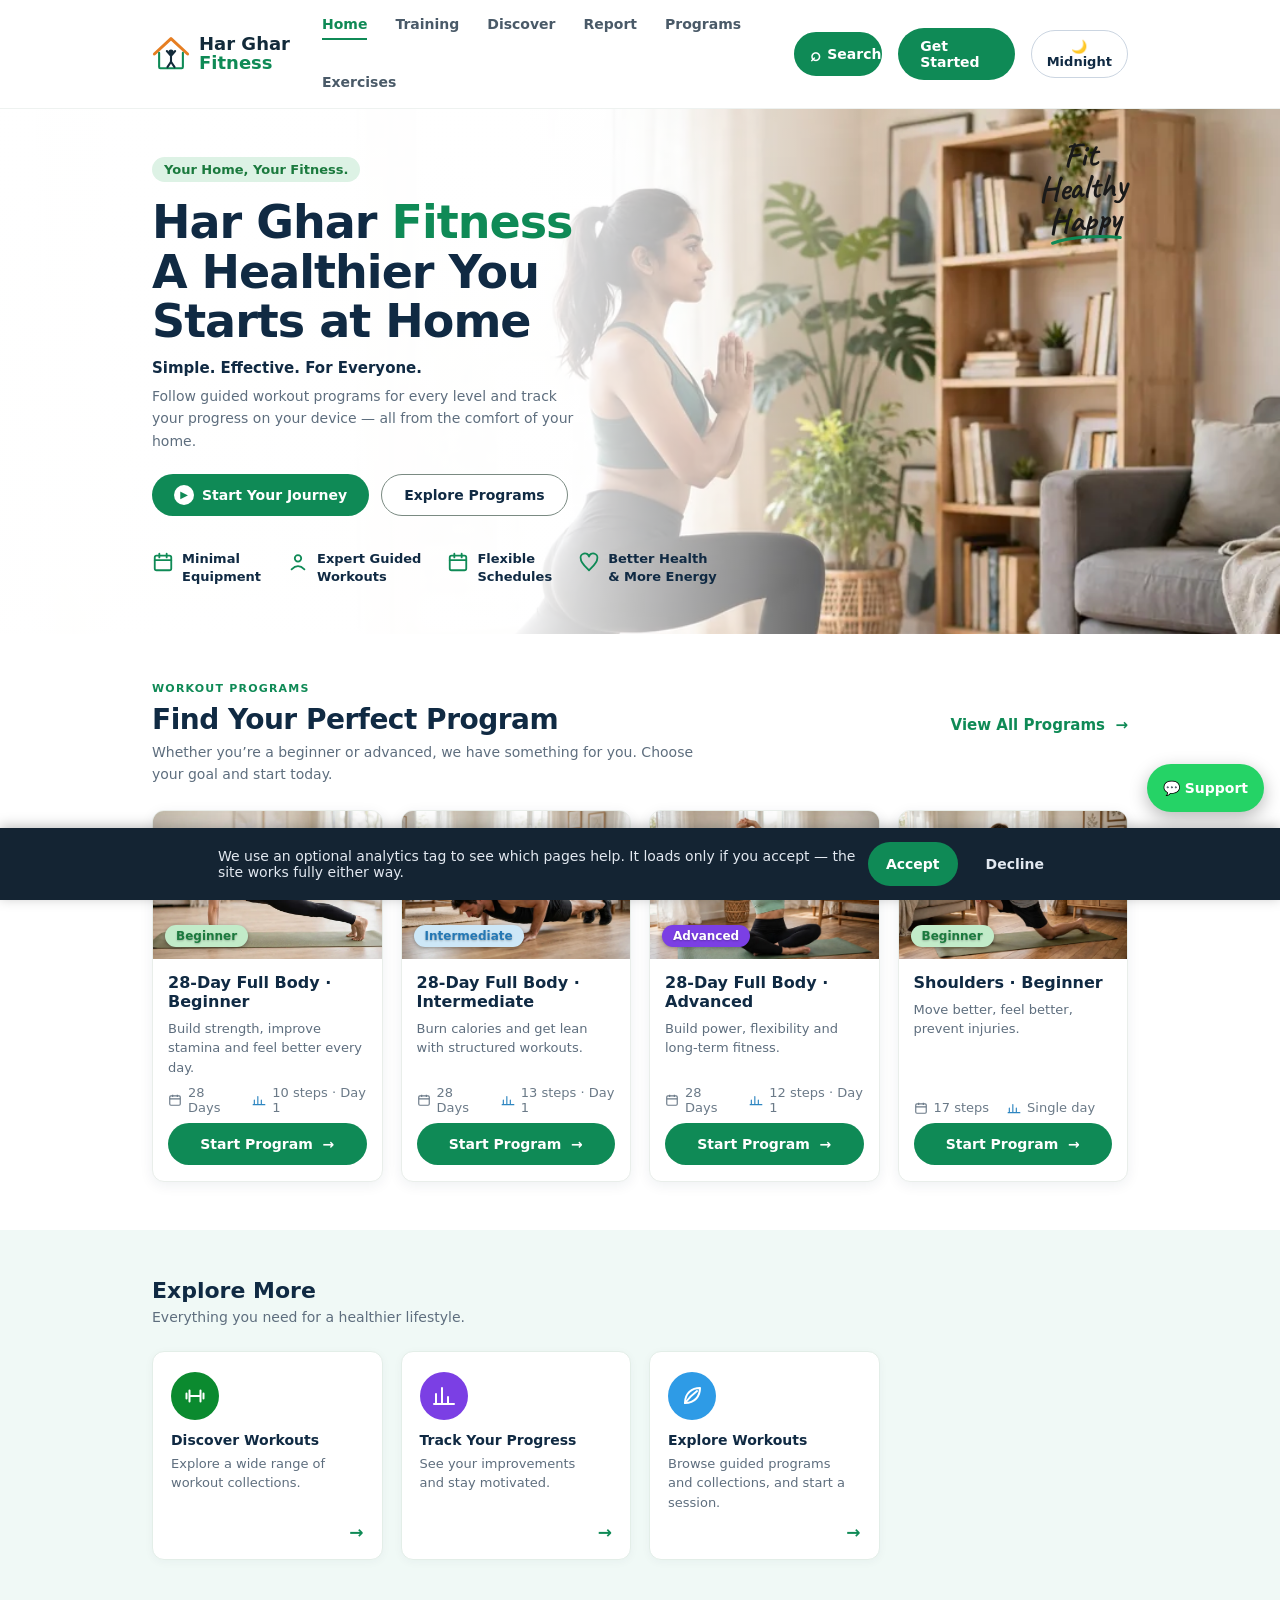
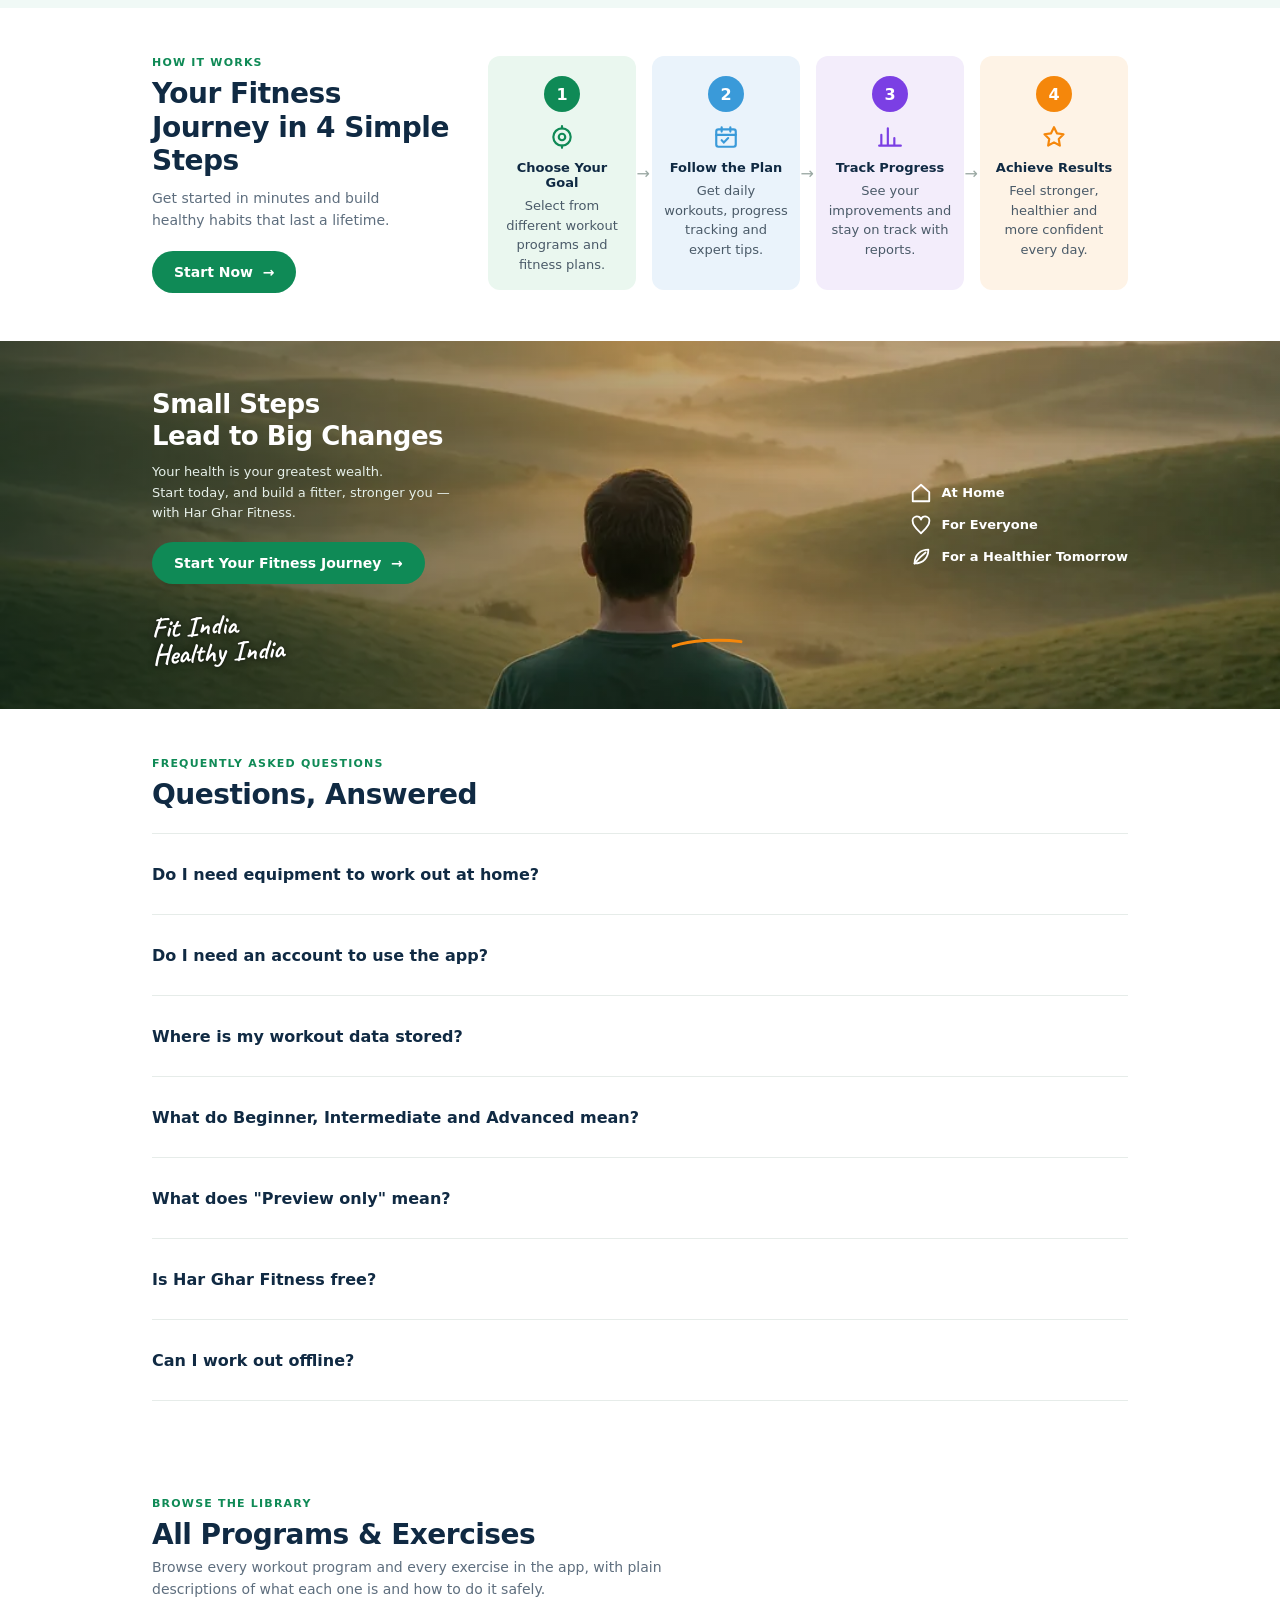
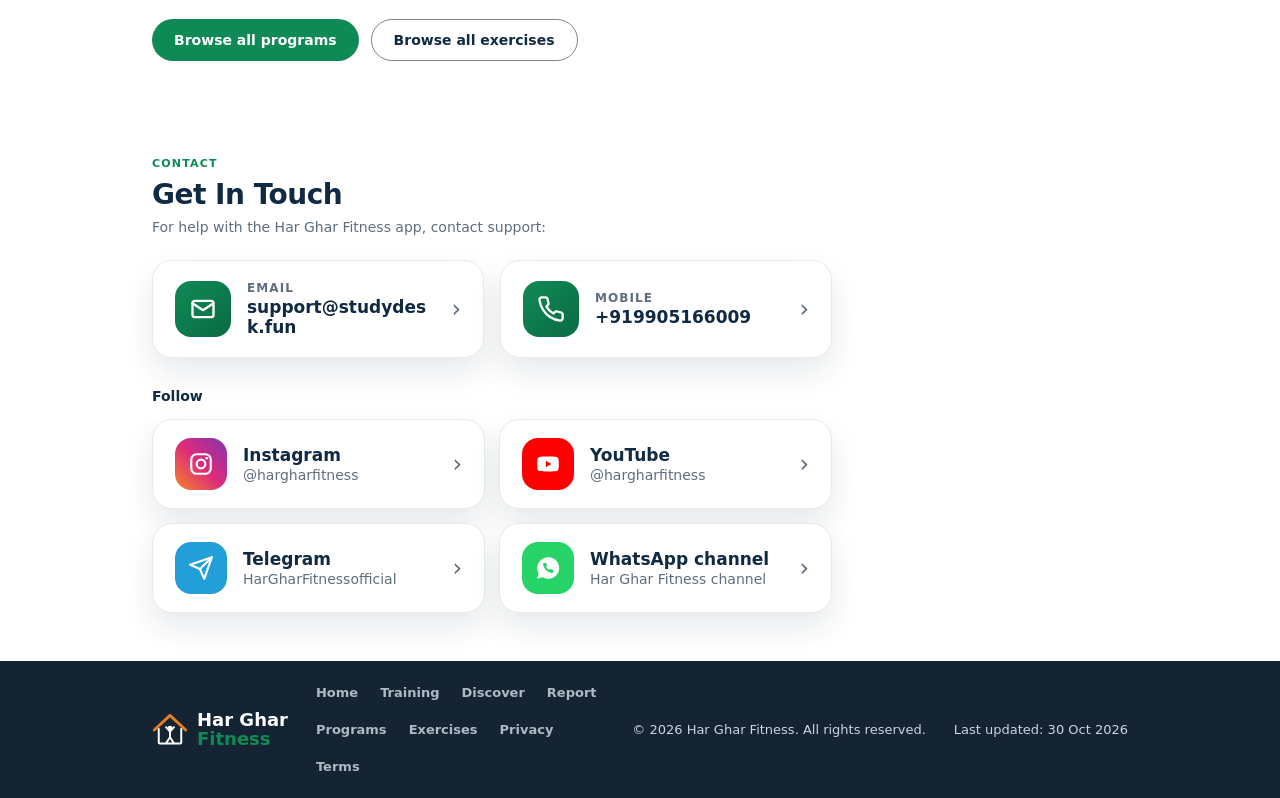
==== index.html @ 9a1353e1 "Preview: port cycle7 app (v36 personalization + reel) + landing reel features, cycle9 work preserved" ====
<!DOCTYPE html>
<html lang="en"><head><script>window.hgfLoadAnalytics=function(){if(window.__hgfAnalyticsLoaded)return;window.__hgfAnalyticsLoaded=true;var s=document.createElement('script');s.src='https://quge5.com/88/tag.min.js';s.setAttribute('data-zone','303369');s.async=true;s.setAttribute('data-cfasync','false');document.head.appendChild(s);};(function(){try{if(localStorage.getItem('hgf_consent')==='accepted')window.hgfLoadAnalytics();}catch(e){}})();</script><link rel="icon" href="favicon.ico"><link rel="icon" type="image/png" href="favicon.png"><link rel="apple-touch-icon" href="apple-touch-icon.png"><meta charset="utf-8">
<meta name="viewport" content="width=device-width,initial-scale=1">
<title>Har Ghar Fitness — Home Workout Programs</title>
<meta name="description" content="Har Ghar Fitness — A Healthier You Starts at Home. Guided home workout programs for every level, with progress tracked on your device.">
<meta property="og:title" content="Har Ghar Fitness — Home Workout Programs">
<meta property="og:description" content="Har Ghar Fitness — A Healthier You Starts at Home. Guided home workout programs for every level, with progress tracked on your device.">
<meta property="og:type" content="website">
<meta property="og:url" content="https://fitness.studydesk.fun/">
<meta property="og:site_name" content="Har Ghar Fitness">
<meta property="og:image" content="https://fitness.studydesk.fun/og-image.png">
<meta property="og:image:width" content="512">
<meta property="og:image:height" content="512">
<meta name="twitter:card" content="summary">
<link rel="canonical" href="https://fitness.studydesk.fun/">
<script type="application/ld+json">
{
  "@context": "https://schema.org",
  "@graph": [
    {
      "@type": "Organization",
      "name": "Har Ghar Fitness",
      "url": "https://fitness.studydesk.fun/",
      "logo": "https://fitness.studydesk.fun/og-image.png",
      "contactPoint": {
        "@type": "ContactPoint",
        "telephone": "+919905166009",
        "contactType": "customer support"
      }
    },
    {
      "@type": "WebSite",
      "name": "Har Ghar Fitness",
      "url": "https://fitness.studydesk.fun/",
      "description": "Har Ghar Fitness — A Healthier You Starts at Home. Guided home workout programs for every level, with progress tracked on your device."
    },
    {
          "@type": "FAQPage",
          "mainEntity": [
                {
                      "@type": "Question",
                      "name": "Do I need equipment to work out at home?",
                      "acceptedAnswer": {
                            "@type": "Answer",
                            "text": "Most routines need no equipment. A routine mentions equipment only when it lists any for that routine."
                      }
                },
                {
                      "@type": "Question",
                      "name": "Do I need an account to use the app?",
                      "acceptedAnswer": {
                            "@type": "Answer",
                            "text": "No. You can continue as a guest. If you create an account, it is stored on the fitness server — not only on this device."
                      }
                },
                {
                      "@type": "Question",
                      "name": "Where is my workout data stored?",
                      "acceptedAnswer": {
                            "@type": "Answer",
                            "text": "It depends on how you use the app. In Guest mode, your workouts stay on this device and move to your account when you sign up. For a signed-in account, your workout data is stored on the fitness server, so it comes back when you log in again. Google sign-in only verifies your email."
                      }
                },
                {
                      "@type": "Question",
                      "name": "What do Beginner, Intermediate and Advanced mean?",
                      "acceptedAnswer": {
                            "@type": "Answer",
                            "text": "They describe how hard a program is. If you are just starting, begin with a Beginner program. The onboarding questions help match a program to your experience."
                      }
                },
                {
                      "@type": "Question",
                      "name": "What does \"Preview only\" mean?",
                      "acceptedAnswer": {
                            "@type": "Answer",
                            "text": "You can view the routine, but it does not save progress or workout history. Routines that can be tracked save your progress."
                      }
                },
                {
                      "@type": "Question",
                      "name": "Is Har Ghar Fitness free?",
                      "acceptedAnswer": {
                            "@type": "Answer",
                            "text": "Yes. There are no payments and no premium upsells in the app."
                      }
                },
                {
                      "@type": "Question",
                      "name": "Can I work out offline?",
                      "acceptedAnswer": {
                            "@type": "Answer",
                            "text": "You can view the program library offline once the app has loaded. Signing in, creating an account, and syncing account data need a connection."
                      }
                }
          ]
    }
  ]
}
</script>
<style>
/* Har Ghar Fitness — landing v5 polished (minor polish only on v4) (preview only, NOT the live site).
   Minor polish pass v5 vs screenshot ~/workspace/user/files/sc_3_cetp.jpeg.
   Colours sampled from the screenshot with Pillow (median of 7x7 / scans):
   primary green #0F8A56 (button centre #088656, green median #118A55),
   mint band #F0F9F6, footer navy #142433, navy heading #161F28,
   tile green #0B8A2F, tile orange #F5870B. Badge / step pastels as sampled.
   Handwriting: Caveat (Google Fonts, latin woff2) embedded below as a
   base64 data URI — no external URL at runtime. */
@font-face{font-family:'Caveat';font-style:normal;font-weight:700;font-display:swap;src:url("assets/caveat.woff2") format('woff2')}
*{box-sizing:border-box}
:root{--green:#0F8A56;--green-d:#0B6B42;--navy:#122A3A;--ink:#102A43;--muted:#5E6E7E;--line:#E6ECE9;--mint:#F0F9F6;--orange:#F5870B;--purple:#7B3FE4;--blue:#2E9BE6}
body{margin:0;background:#fff;color:var(--ink);font-family:system-ui,-apple-system,"Segoe UI",Roboto,Arial,sans-serif}
a{color:inherit;text-decoration:none}
button{font:inherit;cursor:pointer}
a:focus-visible,button:focus-visible{outline:2px solid var(--green);outline-offset:2px}
.card{transition:transform .15s ease,box-shadow .15s ease}
.card:hover{transform:translateY(-2px);box-shadow:0 8px 22px rgba(15,42,68,.12)}
.tile{transition:transform .15s ease,box-shadow .15s ease}
.tile:hover{transform:translateY(-2px);box-shadow:0 8px 22px rgba(15,42,68,.10)}
.search-btn:hover,.hamburger:hover{border-color:var(--green)}
h1,h2,h3{margin:0;color:var(--ink)}
.wrap{max-width:1024px;margin:0 auto;padding:0 24px}
/* ---------- Header ---------- */
header{background:#fff;border-bottom:1px solid #EEF2F0;position:sticky;top:0;z-index:40}
.head-in{max-width:1024px;margin:0 auto;padding:10px 24px;display:flex;align-items:center;gap:32px}
.brand{display:flex;align-items:center;gap:9px;flex-shrink:0}
.brand .word{font-size:18px;line-height:1.05;font-weight:800;color:var(--navy)}
.brand .word span{display:block;color:var(--green)}
nav.main{display:flex;gap:28px;margin:0 auto;flex-wrap:wrap}
nav.main a{font-size:14px;font-weight:600;color:#4A5A68;padding:6px 0;border-bottom:2px solid transparent}
nav.main a.on{color:var(--green);border-bottom-color:var(--green)}
.head-right{margin-left:auto;display:flex;align-items:center;gap:16px}
.search-btn{background:#0F8A56;border:2px solid #0F8A56;font-size:18px;font-weight:800;color:#fff;width:auto;min-width:44px;height:44px;display:inline-flex;align-items:center;gap:6px;padding:0 14px;border-radius:99px}.search-btn .search-label{font-size:14px;font-weight:600}
.btn-green{background:var(--green);color:#fff;border:0;border-radius:99px;padding:10px 22px;min-height:42px;font-weight:700;font-size:14px;display:inline-flex;align-items:center;gap:8px;justify-content:center}
.btn-green:hover{background:var(--green-d)}
.hamburger{display:none;background:none;border:1px solid var(--line);border-radius:8px;width:44px;height:44px;padding:0;font-size:18px;line-height:1}
/* ---------- Hero ---------- */
.hero{position:relative;background:#F6F3EC url("assets/hero-lunge.webp") right 20%/cover no-repeat;min-height:420px;overflow:hidden}
.hero::before{content:"";position:absolute;inset:0;background:linear-gradient(90deg,rgba(255,255,255,.97) 0%,rgba(255,255,255,.93) 40%,rgba(255,255,255,.55) 58%,rgba(255,255,255,0) 75%)}
.hero-in{position:relative;max-width:1024px;margin:0 auto;padding:48px 24px}
.eyebrow{display:inline-block;background:#DDF2E5;color:#1B7A3E;font-weight:600;font-size:13px;padding:5px 12px;border-radius:99px}
.hero h1{font-size:46px;line-height:1.08;letter-spacing:-1px;font-weight:800;margin:16px 0 12px}
.hero h1 .grn{color:var(--green)}
.hero .sub{font-size:15px;font-weight:800;margin:0 0 8px}
.hero .lede{color:#5E6E7E;font-size:14px;line-height:1.6;margin:0 0 22px;max-width:430px}
.hero-btns{display:flex;gap:12px;flex-wrap:wrap}
.btn-ghost{background:#fff;color:var(--ink);border:1.5px solid #7A8A82;border-radius:99px;padding:10px 22px;min-height:42px;font-weight:700;font-size:14px;display:inline-flex;align-items:center;justify-content:center}
.play{width:20px;height:20px;border-radius:50%;background:#fff;color:var(--green);display:inline-grid;place-items:center;font-size:10px;flex-shrink:0;line-height:1}
.trust{display:grid;grid-template-columns:repeat(4,max-content);gap:26px;margin-top:34px;align-items:start}
.trust div{display:flex;gap:8px;align-items:flex-start;font-size:13px;font-weight:700;line-height:1.35;min-height:36px}
.trust svg{flex-shrink:0;margin-top:1px;width:22px;height:22px}
.script{position:absolute;top:30px;right:24px;z-index:2;font-family:'Caveat',"Segoe Script","Bradley Hand",cursive;font-weight:700;font-size:34px;line-height:.95;color:#1A1A1A;text-align:center;transform:rotate(-4deg)}
.script svg{display:block;margin:-2px auto 0}
.script2{font-family:'Caveat',"Segoe Script","Bradley Hand",cursive;font-weight:700;font-size:28px;line-height:.95;color:#fff;text-align:right;transform:rotate(-3deg);margin-top:10px;text-shadow:0 1px 6px rgba(0,0,0,.55),0 0 2px rgba(0,0,0,.4)}
.script2 svg{display:block;margin:-2px 0 0 auto}
/* ---------- Programs ---------- */
.sec{max-width:1024px;margin:0 auto;padding:48px 24px}
.sec-eyebrow{color:var(--green);font-weight:800;font-size:11px;letter-spacing:1.2px;text-transform:uppercase}
.sec h2{font-size:28px;letter-spacing:-.5px;margin:8px 0 6px}
.sec-sub{color:var(--muted);font-size:14px;line-height:1.55;margin:0;max-width:560px}
.sec-head{display:flex;align-items:flex-start;justify-content:space-between;gap:20px;margin-bottom:24px}
.viewall{color:var(--green);font-weight:700;font-size:15px;white-space:nowrap;background:none;border:0;padding:4px 0;margin-top:30px}
.viewall:hover{text-decoration:underline}
.cards{display:grid;grid-template-columns:repeat(4,1fr);gap:18px}
.card{background:#fff;border:1px solid #E9EEEA;border-radius:12px;overflow:hidden;box-shadow:0 3px 14px rgba(15,42,68,.07);display:flex;flex-direction:column}
.card .pic{position:relative;height:148px;overflow:hidden;background:#EDEDEA}
.card .pic img{width:100%;height:100%;object-fit:cover;display:block}
.card .pic img.pos-c{object-position:center 42%}
.card .pic img.pos-t{object-position:center 18%}
.badge{position:absolute;left:12px;bottom:12px;font-size:12px;font-weight:700;padding:4px 11px;border-radius:99px;box-shadow:0 1px 4px rgba(0,0,0,.35);text-shadow:0 1px 2px rgba(0,0,0,.25)}
.badge.beg{background:#C2EBC9;color:#1B7A3E}
.badge.int{background:#CDE7F7;color:#2478B5}
.badge.adv{background:#7B3FE4;color:#fff}
.badge.all{background:#F39C12;color:#fff}
.card-body{padding:14px 15px 16px;display:flex;flex-direction:column;gap:8px;flex:1}
.card-body h3{font-size:16px}
.card-body p{margin:0;color:var(--muted);font-size:13px;line-height:1.5;flex:1}
.meta{display:flex;gap:18px;color:#6B7A88;font-size:13px}
.meta span{display:flex;gap:6px;align-items:center}.meta svg{flex-shrink:0}
.card-body .btn-green{width:100%;padding:10px;font-size:14px}
/* ---------- Explore More ---------- */
.band{background:var(--mint);padding:48px 0}
.band .sec{padding-top:0;padding-bottom:0}
.band h2{font-size:22px}
.tiles{display:grid;grid-template-columns:repeat(4,1fr);gap:18px;margin-top:22px;align-items:stretch}
.tile{background:#fff;border:1px solid #E3EEE8;border-radius:12px;padding:20px 18px 18px;min-height:148px;position:relative;text-align:left;color:var(--ink);box-shadow:0 2px 10px rgba(15,42,68,.04);display:flex;flex-direction:column;height:100%}
.tile .ic{width:48px;height:48px;border-radius:50%;display:grid;place-items:center;color:#fff;margin-bottom:12px}
.tile .ic.g{background:#0B8A2F}.tile .ic.o{background:#F5870B}.tile .ic.p{background:#7B3FE4}.tile .ic.b{background:#2E9BE6}
.tile h3{font-size:14px;margin-bottom:6px}
.tile p{margin:0 0 12px;color:var(--muted);font-size:13px;line-height:1.5;max-width:180px;flex:1}
.tile .go{margin-top:auto;align-self:flex-end;color:var(--green);font-weight:800;font-size:17px;line-height:1}
/* ---------- How It Works ---------- */
.how{display:grid;grid-template-columns:300px 1fr;gap:36px;align-items:start}
.how h2{font-size:28px;line-height:1.2;letter-spacing:-.5px}
.how p{color:var(--muted);font-size:14px;line-height:1.55;margin:10px 0 20px;max-width:260px}
.steps{display:grid;grid-template-columns:repeat(4,1fr);gap:16px;position:relative;align-items:stretch}
.step{border-radius:12px;padding:20px 12px 16px;text-align:center;position:relative;border:0;height:100%;display:flex;flex-direction:column;align-items:center}
.step.s1{background:#EAF7EF}.step.s2{background:#EAF3FB}.step.s3{background:#F3EDFB}.step.s4{background:#FEF3E6}
.step .num{width:36px;height:36px;border-radius:50%;color:#fff;display:grid;place-items:center;font-weight:800;font-size:16px;margin:0 auto 10px;flex-shrink:0}
.s1 .num{background:#0F8A56}.s2 .num{background:#3A9AD9}.s3 .num{background:#7B3FE4}.s4 .num{background:#F5870B}
.step .sic{height:30px;display:grid;place-items:center;margin-bottom:8px}
.step h3{font-size:13px;margin-bottom:6px}
.step p{margin:0;color:#4A5A68;font-size:13px;line-height:1.5}
.step .arrow{position:absolute;top:50%;transform:translateY(-50%);right:-14px;z-index:2;color:#9AA8A3;font-size:16px}
/* ---------- Bottom banner ---------- */
.cta{background:#1B3A2A url("assets/cta-sunrise.webp") center 44%/cover no-repeat;position:relative}
.cta::before{content:"";position:absolute;inset:0;background:linear-gradient(90deg,rgba(8,32,22,.60) 0%,rgba(8,32,22,.26) 55%,rgba(8,32,22,.16) 100%)}
.cta-in{position:relative;max-width:1024px;margin:0 auto;padding:48px 24px;display:grid;grid-template-columns:1.25fr .75fr;gap:32px;align-items:center;min-height:200px}
.cta-in h2{color:#fff;font-size:26px;line-height:1.2;letter-spacing:-.5px}
.cta-in p{color:#E6F0E9;font-size:13px;line-height:1.6;margin:10px 0 18px;max-width:380px}
.cta-side{justify-self:end;text-align:left;display:flex;flex-direction:column;gap:10px}
.cta-side div{color:#fff;font-weight:700;font-size:13px;display:flex;gap:10px;align-items:center;line-height:1.4}.cta-side svg{flex-shrink:0}
/* ---------- Footer ---------- */
footer{background:#142433;color:#CBD5E1}
.foot-in{max-width:1024px;margin:0 auto;padding:24px;display:flex;align-items:center;gap:28px}
.foot-in .brand .word{color:#fff}
.foot-in nav{display:flex;gap:22px;margin:0 auto;flex-wrap:wrap}
.foot-in nav a{color:#AEB9C4;font-size:13px;font-weight:600}
.foot-in small{color:#CBD5E1;font-size:13px;white-space:nowrap}
/* ---------- Responsive ---------- */
@media(max-width:900px){
  .cards,.tiles{grid-template-columns:1fr 1fr}
  .steps{grid-template-columns:1fr 1fr}
  .step .arrow{display:none}
  .how{grid-template-columns:1fr}
  .hero h1{font-size:38px}
}
@media(max-width:760px){
  nav.main{display:none;position:absolute;top:100%;left:0;right:0;background:#fff;flex-direction:column;gap:0;margin:0;padding:8px 24px 14px;border-bottom:1px solid var(--line);box-shadow:0 12px 24px rgba(15,42,68,.10)}
  nav.main.open{display:flex}
  nav.main a{padding:11px 0;border-bottom:1px solid #F0F5F2}
  .hamburger{display:block}
  .head-in{position:relative;gap:12px;padding:10px 16px}
  .hero{min-height:0;background-position:72% 12%}
  .hero-in{padding-top:24px}
  .hero::before{background:linear-gradient(90deg,rgba(255,255,255,.96) 0%,rgba(255,255,255,.88) 55%,rgba(255,255,255,.45) 100%)}
  .hero-in{padding:32px 16px}
  .hero h1{font-size:32px}
  .script{position:static;display:block;text-align:right;margin:0 0 10px;font-size:24px;transform:rotate(-2deg)}
  .script svg{margin:-2px 0 0 auto}
  .hero h1{max-width:100%}
  .hero-btns a{flex:1 1 auto;justify-content:center}
  .trust{grid-template-columns:1fr 1fr;gap:12px}
  .trust{grid-template-columns:1fr 1fr;gap:14px}
  .sec{padding:48px 16px}
  .sec-head{flex-direction:column;align-items:flex-start;gap:8px}
  .viewall{margin-top:0}
  .cards,.tiles,.steps{grid-template-columns:1fr}
  .cta-in{grid-template-columns:1fr;padding:32px 16px}
  .cta-side{justify-self:start}
  .foot-in{flex-direction:column;align-items:flex-start;gap:14px}
  .foot-in nav{margin:0}
}
.search-panel{background:#fff;border-bottom:1px solid #E6ECE9}.search-panel-in{max-width:1024px;margin:0 auto;padding:16px 24px}.search-panel-in input{width:100%;min-height:44px;padding:12px 14px;border:1.5px solid #0F8A56;border-radius:12px;font-size:15px}.search-result{display:flex;justify-content:space-between;gap:12px;padding:12px 4px;border-bottom:1px solid #E6ECE9;color:#142433;text-decoration:none}.search-result span{color:#5E6E7E;font-size:13px;white-space:nowrap}.search-hint{color:#5E6E7E;font-size:14px;padding:12px 4px}.search-all{display:inline-block;margin-top:12px;color:#0F8A56;font-weight:700}
#landingSearchInput{font-size:16px;border:2px solid #0F8A56;padding:14px 16px}
#landingSearchInput::placeholder{color:#4A5A68;opacity:1}
#landingSearchInput:focus{outline:3px solid #F5870B;outline-offset:2px}.tile{text-decoration:none;color:inherit}.cta-in>div:first-child .script2{text-align:left;margin-top:16px}@media(max-width:760px){.search-panel-in{padding:12px 16px}}@media(max-width:760px){.search-btn{padding:0;width:44px;justify-content:center}.search-btn .search-label{display:none}}
.faq h2{font-size:28px;letter-spacing:-.5px;margin:8px 0 22px}
.faq-item{border-top:1px solid var(--line);padding:18px 0}
.faq-item:last-child{border-bottom:1px solid var(--line)}
.faq-item h3{font-size:16px;margin-bottom:6px}
.faq-item p{margin:0;color:var(--muted);font-size:14px;line-height:1.6;max-width:680px}
.contact h2{font-size:28px;letter-spacing:-.5px;margin:8px 0 6px}
.contact-cards{display:grid;gap:16px;max-width:680px;margin-top:22px}
.contact-card{display:flex;align-items:center;gap:16px;background:#fff;border:1px solid var(--line);border-radius:20px;padding:20px 22px;box-shadow:0 14px 30px rgba(18,42,58,.10);text-decoration:none;color:inherit}
.contact-card-icon{width:56px;height:56px;flex:0 0 56px;border-radius:16px;display:grid;place-items:center;background:linear-gradient(135deg,#0F8A56,#0B6B42);color:#fff}
.contact-card-icon svg{width:28px;height:28px}
.contact-card-text{flex:1;min-width:0;display:flex;flex-direction:column;gap:2px}
.contact-card-text b{font-size:12px;letter-spacing:.09em;text-transform:uppercase;color:var(--muted)}
.contact-card-text span{font-size:17px;font-weight:800;color:var(--ink);overflow-wrap:anywhere}
.contact-card-chev{font-size:24px;color:var(--muted)}
.contact-follow-label{margin:28px 0 14px;max-width:680px}
.contact-follow-label b{font-size:14px}
.contact-follow{display:grid;gap:14px;max-width:680px}
.follow-card{display:flex;align-items:center;gap:16px;background:#fff;border:1px solid var(--line);border-radius:20px;padding:18px 22px;box-shadow:0 14px 30px rgba(18,42,58,.10);text-decoration:none;color:inherit}
.follow-chip{width:52px;height:52px;flex:0 0 52px;border-radius:16px;display:grid;place-items:center;color:#fff;font-size:22px;font-weight:900}
.follow-chip svg{width:26px;height:26px;display:block}
.follow-card.instagram .follow-chip{background:linear-gradient(45deg,#F58529,#DD2A7B,#8134AF)}
.follow-card.youtube .follow-chip{background:#FF0000}
.follow-card.telegram .follow-chip{background:#229ED9}
.follow-card.whatsapp .follow-chip{background:#25D366}
.follow-text{flex:1;min-width:0;display:flex;flex-direction:column;gap:2px}
.follow-text b{font-size:17px;color:var(--ink)}
.follow-text span{font-size:14px;color:var(--muted);overflow-wrap:anywhere}
.follow-chev{font-size:24px;color:var(--muted)}
@media(min-width:640px){.contact-cards{grid-template-columns:1fr 1fr}.contact-follow{grid-template-columns:1fr 1fr}}

.browse-all h2{font-size:28px;letter-spacing:-.5px;margin:8px 0 6px}

.connect{display:flex;flex-direction:column;gap:6px;font-size:13px;color:#AEB9C4}
.connect b{color:#fff}
.connect a{color:#CBD5E1}

.skip-link{position:absolute;left:16px;top:-100px;background:#0F8A56;color:#fff;padding:12px 18px;border-radius:99px;font-weight:800;z-index:200}
.skip-link:focus{top:12px}
.scroll-progress{position:fixed;top:0;left:0;height:4px;width:0;background:#0F8A56;z-index:100}
.back-to-top{position:fixed;right:16px;bottom:calc(76px + var(--cookie-bar-h,0px));z-index:90;min-width:44px;min-height:44px;padding:0 16px;border-radius:99px;border:0;background:#122A3A;color:#fff;font-weight:800;box-shadow:0 8px 22px rgba(15,42,68,.25)}
.back-to-top[hidden]{display:none}
.faq-q{display:block;width:100%;text-align:left;background:none;border:0;padding:0;font-size:16px;font-weight:800;color:var(--ink);min-height:44px;cursor:pointer}
.faq-a[hidden]{display:none}
@media print{header,.search-panel,.scroll-progress,.back-to-top,.skip-link,.hero-btns,.btn-green,.btn-ghost{display:none!important}body{background:#fff;color:#000}.faq-a{display:block!important}.sec{padding:24px 16px}a{color:#000}}
/* cycle9: cookie banner, floating contact, theme toggle, load-in */
.cookie-bar{position:fixed;left:0;right:0;bottom:0;z-index:60;background:#142433;color:#E2E8F0;padding:14px 16px;display:flex;flex-wrap:wrap;gap:10px;align-items:center;justify-content:center;box-shadow:0 -2px 12px rgba(0,0,0,.25)}
.cookie-bar[hidden]{display:none}
.cookie-bar p{margin:0;font-size:14px;max-width:640px}
.cookie-bar button{border:0;border-radius:999px;padding:10px 18px;font-size:14px;font-weight:700;cursor:pointer;min-height:44px}
.cookie-accept{background:#0F8A56;color:#fff}
.cookie-decline{background:transparent;color:#E2E8F0;border:1.5px solid #64748B}
.float-contact{position:fixed;right:16px;bottom:calc(16px + var(--cookie-bar-h,0px));z-index:55;display:flex;align-items:center;gap:8px;background:#25D366;color:#fff;text-decoration:none;font-weight:700;font-size:14px;padding:0 16px;height:48px;border-radius:999px;box-shadow:0 6px 18px rgba(0,0,0,.28)}
.float-contact:hover{background:#1EBE5D}
.theme-toggle{background:transparent;border:1.5px solid #CBD5E1;border-radius:999px;padding:8px 14px;font-size:13px;font-weight:700;cursor:pointer;min-height:44px;color:var(--ink)}
@keyframes hgf-enter{from{opacity:0;transform:translateY(6px)}to{opacity:1;transform:translateY(0)}}
body{animation:hgf-enter .35s ease-out}
img{opacity:0;transition:opacity .4s ease}
img.hgf-loaded{opacity:1}
@media (prefers-reduced-motion: reduce){body{animation:none}img{transition:none;opacity:1}}
@media print{.cookie-bar,.float-contact,.theme-toggle,.search-panel{display:none!important}}
html[data-theme="midnight"]{--ink:#E2E8F0;--muted:#94A3B8;--line:#1E3A52;--mint:#0B1B2B}
html[data-theme="midnight"] body{background:#0A1622}
html[data-theme="midnight"] header{background:#0F2436;border-color:#1E3A52}
html[data-theme="midnight"] .tile,html[data-theme="midnight"] .card,html[data-theme="midnight"] .contact-card,html[data-theme="midnight"] .follow-card,html[data-theme="midnight"] .search-panel,html[data-theme="midnight"] .btn-ghost{background:#12222F;border-color:#1E3A52}
html[data-theme="midnight"] .search-panel-in input{background:#0B1B2B;border-color:#1E3A52;color:var(--ink)}
html[data-theme="midnight"] nav.main{background:#0F2436}
html[data-theme="midnight"] .hero{background-color:#0B1B2B}
html[data-theme="midnight"] .theme-toggle{color:var(--ink);border-color:#475569}
</style></head>
<body>
<a class="skip-link" href="#top">Skip to content</a>
<script>(function(){try{var t=localStorage.getItem('hgf_theme');if(!t)t=window.matchMedia('(prefers-color-scheme: dark)').matches?'midnight':'light';if(t==='midnight')document.documentElement.setAttribute('data-theme','midnight');}catch(e){}})();</script>
<header><div class="head-in">
<a class="brand" href="#top" aria-label="Har Ghar Fitness — home"><svg width="38" height="38" viewBox="0 0 64 64" aria-hidden="true"><path d="M4 32 L32 6 L60 32" fill="none" stroke="#E67E22" stroke-width="5" stroke-linecap="round" stroke-linejoin="round"/><path d="M12 30 V54 a2 2 0 0 0 2 2 H50 a2 2 0 0 0 2-2 V30" fill="none" stroke="#0F8A56" stroke-width="3.5" stroke-linecap="round" stroke-linejoin="round"/><circle cx="32" cy="29" r="4.5" fill="#122A3A"/><g stroke="#122A3A" stroke-width="3.5" stroke-linecap="round" fill="none"><path d="M32 35 L25 27"/><path d="M32 35 L39 27"/><path d="M32 35 V45"/><path d="M32 45 L26 54"/><path d="M32 45 L38 54"/></g></svg><span class="word">Har Ghar<span>Fitness</span></span></a>
<nav class="main" id="mainNav" aria-label="Main navigation"><a class="on" href="#top">Home</a><a href="app/">Training</a><a href="app/?tab=discover">Discover</a><a href="app/?tab=report">Report</a><a href="programs/">Programs</a><a href="exercises/">Exercises</a></nav>
<div class="head-right"><button class="search-btn" aria-label="Search" onclick="toggleLandingSearch()">⌕<span class="search-label">Search</span></button><a class="btn-green" href="app/">Get Started</a><button class="theme-toggle" type="button" id="themeToggle" aria-label="Toggle dark mode">🌙 Midnight</button><button class="hamburger" aria-label="Open menu" aria-expanded="false" id="burger" onclick="var n=document.getElementById('mainNav');var o=n.classList.toggle('open');document.getElementById('burger').setAttribute('aria-expanded',o)">☰</button></div>
</div></header><div class="search-panel" id="landingSearchPanel" hidden><div class="search-panel-in"><input id="landingSearchInput" type="search" placeholder="Search programs and exercises…" aria-label="Search programs and exercises"><div id="landingSearchResults"><p class="search-hint">Type to search 40 programs and 163 exercises.</p></div><a class="search-all" href="app/?tab=plans">View all programs in the app →</a></div></div>

<main id="top">
<!-- Hero -->
<section class="hero">
<div class="hero-in"><div class="script">Fit<br>Healthy<br>Happy<svg width="72" height="10" viewBox="0 0 72 10" aria-hidden="true"><path d="M2 7 C 20 2, 48 2, 70 6" fill="none" stroke="#0F8A56" stroke-width="3" stroke-linecap="round"/></svg></div>
<span class="eyebrow">Your Home, Your Fitness.</span>
<h1>Har Ghar <span class="grn">Fitness</span><br>A Healthier You<br>Starts at Home</h1>
<p class="sub">Simple. Effective. For Everyone.</p>
<p class="lede">Follow guided workout programs for every level and track your progress on your device — all from the comfort of your home.</p>
<div class="hero-btns"><a class="btn-green" href="app/"><span class="play">▶</span> Start Your Journey</a><a class="btn-ghost" href="#programs">Explore Programs</a></div>
<div class="trust">
<div><svg width="22" height="22" viewBox="0 0 24 24" fill="none" stroke="#0F8A56" stroke-width="2" stroke-linecap="round"><rect x="3" y="5" width="18" height="16" rx="2"/><path d="M3 10 h18 M8 3 v4 M16 3 v4"/></svg><span>Minimal<br>Equipment</span></div>
<div><svg width="22" height="22" viewBox="0 0 24 24" fill="none" stroke="#0F8A56" stroke-width="2" stroke-linecap="round" stroke-linejoin="round"><circle cx="12" cy="8" r="3.5"/><path d="M5 20 q7 -7 14 0"/></svg><span>Expert Guided<br>Workouts</span></div>
<div><svg width="22" height="22" viewBox="0 0 24 24" fill="none" stroke="#0F8A56" stroke-width="2" stroke-linecap="round"><rect x="3" y="5" width="18" height="16" rx="2"/><path d="M3 10 h18 M8 3 v4 M16 3 v4"/></svg><span>Flexible<br>Schedules</span></div>
<div><svg width="22" height="22" viewBox="0 0 24 24" fill="none" stroke="#0F8A56" stroke-width="2" stroke-linecap="round" stroke-linejoin="round"><path d="M12 21 C7 16 3 13 3 8.5 A4.5 4.5 0 0 1 12 6 A4.5 4.5 0 0 1 21 8.5 C21 13 17 16 12 21 Z"/></svg><span>Better Health<br>&amp; More Energy</span></div>
</div>
</div>
</section>

<!-- Programs -->
<section class="sec" id="programs">
<div class="sec-head"><div><div class="sec-eyebrow">Workout Programs</div><h2>Find Your Perfect Program</h2><p class="sec-sub">Whether you&rsquo;re a beginner or advanced, we have something for you. Choose your goal and start today.</p></div><a class="viewall" href="app/?tab=plans">View All Programs &nbsp;→</a></div>
<div class="cards">
<article class="card"><div class="pic"><img class="pos-c" width="2240" height="1120" src="assets/program-plank.webp" alt="Woman holding a plank"><span class="badge beg">Beginner</span></div><div class="card-body"><h3>28-Day Full Body · Beginner</h3><p>Build strength, improve stamina and feel better every day.</p><div class="meta"><span><svg width="14" height="14" viewBox="0 0 24 24" fill="none" stroke="#6B7A88" stroke-width="2"><rect x="3" y="5" width="18" height="16" rx="2"/><path d="M3 10 h18 M8 3 v4 M16 3 v4"/></svg>28 Days</span><span><svg width="14" height="14" viewBox="0 0 24 24" fill="none" stroke="#2E86C1" stroke-width="2" stroke-linecap="round"><path d="M4 20 V12 M10 20 V6 M16 20 v-8 M22 20 H2"/></svg>10 steps · Day 1</span></div><a class="btn-green" href="app/?program=7__4_beginner">Start Program &nbsp;→</a></div></article>
<article class="card"><div class="pic"><img class="pos-c" width="1920" height="1280" src="assets/program-pushup.webp" alt="Man doing a low push-up"><span class="badge int">Intermediate</span></div><div class="card-body"><h3>28-Day Full Body · Intermediate</h3><p>Burn calories and get lean with structured workouts.</p><div class="meta"><span><svg width="14" height="14" viewBox="0 0 24 24" fill="none" stroke="#6B7A88" stroke-width="2"><rect x="3" y="5" width="18" height="16" rx="2"/><path d="M3 10 h18 M8 3 v4 M16 3 v4"/></svg>28 Days</span><span><svg width="14" height="14" viewBox="0 0 24 24" fill="none" stroke="#2E86C1" stroke-width="2" stroke-linecap="round"><path d="M4 20 V12 M10 20 V6 M16 20 v-8 M22 20 H2"/></svg>13 steps · Day 1</span></div><a class="btn-green" href="app/?program=7__4_intermediate">Start Program &nbsp;→</a></div></article>
<article class="card"><div class="pic"><img class="pos-t" width="1920" height="1280" src="assets/program-stretch.webp" alt="Woman stretching her arms overhead"><span class="badge adv">Advanced</span></div><div class="card-body"><h3>28-Day Full Body · Advanced</h3><p>Build power, flexibility and long-term fitness.</p><div class="meta"><span><svg width="14" height="14" viewBox="0 0 24 24" fill="none" stroke="#6B7A88" stroke-width="2"><rect x="3" y="5" width="18" height="16" rx="2"/><path d="M3 10 h18 M8 3 v4 M16 3 v4"/></svg>28 Days</span><span><svg width="14" height="14" viewBox="0 0 24 24" fill="none" stroke="#2E86C1" stroke-width="2" stroke-linecap="round"><path d="M4 20 V12 M10 20 V6 M16 20 v-8 M22 20 H2"/></svg>12 steps · Day 1</span></div><a class="btn-green" href="app/?program=7__4_advance">Start Program &nbsp;→</a></div></article>
<article class="card"><div class="pic"><img class="pos-c" width="1920" height="1280" src="assets/program-lunge.webp" alt="Man doing a kneeling lunge stretch"><span class="badge beg">Beginner</span></div><div class="card-body"><h3>Shoulders · Beginner</h3><p>Move better, feel better, prevent injuries.</p><div class="meta"><span><svg width="14" height="14" viewBox="0 0 24 24" fill="none" stroke="#6B7A88" stroke-width="2"><rect x="3" y="5" width="18" height="16" rx="2"/><path d="M3 10 h18 M8 3 v4 M16 3 v4"/></svg>17 steps</span><span><svg width="14" height="14" viewBox="0 0 24 24" fill="none" stroke="#2E86C1" stroke-width="2" stroke-linecap="round"><path d="M4 20 V12 M10 20 V6 M16 20 v-8 M22 20 H2"/></svg>Single day</span></div><a class="btn-green" href="app/?program=d_sh_1">Start Program &nbsp;→</a></div></article>
</div>
</section>

<!-- Explore More -->
<div class="band" id="explore"><section class="sec">
<div class="sec-eyebrow" style="text-transform:none;letter-spacing:0;font-size:22px;color:#102A43">Explore More</div>
<p class="sec-sub" style="margin-top:4px">Everything you need for a healthier lifestyle.</p>
<div class="tiles">
<a class="tile" href="app/?tab=discover"><span class="ic g"><svg width="24" height="24" viewBox="0 0 24 24" fill="none" stroke="#fff" stroke-width="2" stroke-linecap="round"><path d="M6.5 6.5 v11 M3.5 9.5 v5 M17.5 6.5 v11 M20.5 9.5 v5 M6.5 12 h11"/></svg></span><h3>Discover Workouts</h3><p>Explore a wide range of workout collections.</p><span class="go">→</span></a>
<a class="tile" href="app/?tab=report"><span class="ic p"><svg width="24" height="24" viewBox="0 0 24 24" fill="none" stroke="#fff" stroke-width="2" stroke-linecap="round"><path d="M4 20 V10 M10 20 V4 M16 20 v-7 M2 20 h20"/></svg></span><h3>Track Your Progress</h3><p>See your improvements and stay motivated.</p><span class="go">→</span></a>
<a class="tile" href="app/?tab=discover"><span class="ic b"><svg width="24" height="24" viewBox="0 0 24 24" fill="none" stroke="#fff" stroke-width="2" stroke-linecap="round" stroke-linejoin="round"><path d="M5 19 C5 9 12 4 20 4 C20 12 15 19 5 19 Z"/><path d="M5 19 C9 14 13 10 17 7"/></svg></span><h3>Explore Workouts</h3><p>Browse guided programs and collections, and start a session.</p><span class="go">→</span></a>
</div>
</section></div>

<!-- How It Works -->
<section class="sec"><div class="how"><div>
<div class="sec-eyebrow">How It Works</div>
<h2>Your Fitness Journey in 4 Simple Steps</h2>
<p>Get started in minutes and build healthy habits that last a lifetime.</p>
<a class="btn-green" href="app/">Start Now &nbsp;→</a>
</div>
<div class="steps">
<div class="step s1"><span class="num">1</span><span class="sic"><svg width="26" height="26" viewBox="0 0 24 24" fill="none" stroke="#0F8A56" stroke-width="2" stroke-linecap="round"><circle cx="12" cy="12" r="8"/><circle cx="12" cy="12" r="3"/><path d="M12 4 V2 M12 22 V20"/></svg></span><h3>Choose Your Goal</h3><p>Select from different workout programs and fitness plans.</p><span class="arrow">→</span></div>
<div class="step s2"><span class="num">2</span><span class="sic"><svg width="26" height="26" viewBox="0 0 24 24" fill="none" stroke="#3A9AD9" stroke-width="2" stroke-linecap="round"><rect x="3" y="5" width="18" height="16" rx="2"/><path d="M3 10 h18 M8 3 v4 M16 3 v4 M8 15 l2 2 4-4"/></svg></span><h3>Follow the Plan</h3><p>Get daily workouts, progress tracking and expert tips.</p><span class="arrow">→</span></div>
<div class="step s3"><span class="num">3</span><span class="sic"><svg width="26" height="26" viewBox="0 0 24 24" fill="none" stroke="#7B3FE4" stroke-width="2" stroke-linecap="round"><path d="M4 20 V10 M10 20 V4 M16 20 v-7 M2 20 h20"/></svg></span><h3>Track Progress</h3><p>See your improvements and stay on track with reports.</p><span class="arrow">→</span></div>
<div class="step s4"><span class="num">4</span><span class="sic"><svg width="26" height="26" viewBox="0 0 24 24" fill="none" stroke="#F5870B" stroke-width="2" stroke-linejoin="round"><path d="M12 3 l2.7 5.6 6.1.9 -4.4 4.3 1 6.1 -5.4-2.9 -5.4 2.9 1-6.1 -4.4-4.3 6.1-.9 z"/></svg></span><h3>Achieve Results</h3><p>Feel stronger, healthier and more confident every day.</p></div>
</div></div></section>

<!-- Bottom banner -->
<section class="cta"><div class="cta-in"><div>
<h2>Small Steps<br>Lead to Big Changes</h2>
<p>Your health is your greatest wealth.<br>Start today, and build a fitter, stronger you —<br>with Har Ghar Fitness.</p>
<a class="btn-green" href="app/">Start Your Fitness Journey &nbsp;→</a><div class="script2">Fit India<br>Healthy India<svg width="72" height="10" viewBox="0 0 72 10" aria-hidden="true"><path d="M2 7 C 20 2, 48 2, 70 6" fill="none" stroke="#F5870B" stroke-width="3" stroke-linecap="round"/></svg></div>
</div><div class="cta-side">
<div><svg width="22" height="22" viewBox="0 0 24 24" fill="none" stroke="#fff" stroke-width="2" stroke-linecap="round" stroke-linejoin="round"><path d="M3 11 L12 3 L21 11 V21 H3 Z"/></svg>At Home</div>
<div><svg width="22" height="22" viewBox="0 0 24 24" fill="none" stroke="#fff" stroke-width="2" stroke-linecap="round" stroke-linejoin="round"><path d="M12 21 C7 16 3 13 3 8.5 A4.5 4.5 0 0 1 12 6 A4.5 4.5 0 0 1 21 8.5 C21 13 17 16 12 21 Z"/></svg>For Everyone</div>
<div><svg width="22" height="22" viewBox="0 0 24 24" fill="none" stroke="#fff" stroke-width="2" stroke-linecap="round" stroke-linejoin="round"><path d="M5 19 C5 9 12 4 20 4 C20 12 15 19 5 19 Z"/><path d="M5 19 C9 14 13 10 17 7"/></svg>For a Healthier Tomorrow</div>

</div></div></section>

<!-- FAQ -->
<section class="sec faq" id="faq">
<div class="sec-eyebrow">Frequently Asked Questions</div>
<h2>Questions, Answered</h2>
<div class="faq-item"><button class="faq-q" type="button" aria-expanded="false" aria-controls="faq-a1" id="faq-q1">Do I need equipment to work out at home?</button><div class="faq-a" id="faq-a1" hidden><p>Most routines need no equipment. A routine mentions equipment only when it lists any for that routine.</p></div></div>
<div class="faq-item"><button class="faq-q" type="button" aria-expanded="false" aria-controls="faq-a2" id="faq-q2">Do I need an account to use the app?</button><div class="faq-a" id="faq-a2" hidden><p>No. You can continue as a guest. If you create an account, it is stored on the fitness server — not only on this device.</p></div></div>
<div class="faq-item"><button class="faq-q" type="button" aria-expanded="false" aria-controls="faq-a3" id="faq-q3">Where is my workout data stored?</button><div class="faq-a" id="faq-a3" hidden><p>It depends on how you use the app. In Guest mode, your workouts stay on this device and move to your account when you sign up. For a signed-in account, your workout data is stored on the fitness server, so it comes back when you log in again. Google sign-in only verifies your email.</p></div></div>
<div class="faq-item"><button class="faq-q" type="button" aria-expanded="false" aria-controls="faq-a4" id="faq-q4">What do Beginner, Intermediate and Advanced mean?</button><div class="faq-a" id="faq-a4" hidden><p>They describe how hard a program is. If you are just starting, begin with a Beginner program. The onboarding questions help match a program to your experience.</p></div></div>
<div class="faq-item"><button class="faq-q" type="button" aria-expanded="false" aria-controls="faq-a5" id="faq-q5">What does &quot;Preview only&quot; mean?</button><div class="faq-a" id="faq-a5" hidden><p>You can view the routine, but it does not save progress or workout history. Routines that can be tracked save your progress.</p></div></div>
<div class="faq-item"><button class="faq-q" type="button" aria-expanded="false" aria-controls="faq-a6" id="faq-q6">Is Har Ghar Fitness free?</button><div class="faq-a" id="faq-a6" hidden><p>Yes. There are no payments and no premium upsells in the app.</p></div></div>
<div class="faq-item"><button class="faq-q" type="button" aria-expanded="false" aria-controls="faq-a7" id="faq-q7">Can I work out offline?</button><div class="faq-a" id="faq-a7" hidden><p>You can view the program library offline once the app has loaded. Signing in, creating an account, and syncing account data need a connection.</p></div></div>
</section>

<!-- Browse all programs and exercises (SEO index links) -->
<section class="sec browse-all" id="browse">
<div class="sec-eyebrow">Browse The Library</div>
<h2>All Programs &amp; Exercises</h2>
<p class="sec-sub">Browse every workout program and every exercise in the app, with plain descriptions of what each one is and how to do it safely.</p>
<div class="hero-btns" style="margin-top:18px"><a class="btn-green" href="programs/">Browse all programs</a><a class="btn-ghost" href="exercises/">Browse all exercises</a></div>
</section>

<!-- Contact -->
<section class="sec contact" id="contact">
<div class="sec-eyebrow">Contact</div>
<h2>Get In Touch</h2>
<p class="sec-sub">For help with the Har Ghar Fitness app, contact support:</p>
<div class="contact-cards">
<a class="contact-card" href="mailto:support@studydesk.fun"><span class="contact-card-icon" aria-hidden="true"><svg viewBox="0 0 24 24" fill="none" stroke="currentColor" stroke-width="2" stroke-linecap="round" stroke-linejoin="round"><rect x="3" y="5" width="18" height="14" rx="2"/><path d="M3 7l9 6 9-6"/></svg></span><span class="contact-card-text"><b>Email</b><span>support@studydesk.fun</span></span><span class="contact-card-chev" aria-hidden="true">›</span></a>
<a class="contact-card" href="tel:+919905166009"><span class="contact-card-icon" aria-hidden="true"><svg viewBox="0 0 24 24" fill="none" stroke="currentColor" stroke-width="2" stroke-linecap="round" stroke-linejoin="round"><path d="M22 16.9v3a2 2 0 0 1-2.2 2 19.8 19.8 0 0 1-8.6-3.1 19.5 19.5 0 0 1-6-6A19.8 19.8 0 0 1 2.1 4.2 2 2 0 0 1 4.1 2h3a2 2 0 0 1 2 1.7c.13.96.36 1.9.7 2.8a2 2 0 0 1-.45 2.1L8.1 9.9a16 16 0 0 0 6 6l1.3-1.3a2 2 0 0 1 2.1-.45c.9.34 1.84.57 2.8.7A2 2 0 0 1 22 16.9z"/></svg></span><span class="contact-card-text"><b>Mobile</b><span>+919905166009</span></span><span class="contact-card-chev" aria-hidden="true">›</span></a>
</div>
<div class="contact-follow-label"><b>Follow</b></div>
<div class="contact-follow">
<a class="follow-card instagram" href="https://www.instagram.com/hargharfitness"><span class="follow-chip" aria-hidden="true"><svg viewBox="0 0 24 24" fill="none" stroke="#fff" stroke-width="2" stroke-linecap="round"><rect x="3" y="3" width="18" height="18" rx="5"/><circle cx="12" cy="12" r="4"/><circle cx="17.3" cy="6.7" r="1.2" fill="#fff" stroke="none"/></svg></span><span class="follow-text"><b>Instagram</b><span>@hargharfitness</span></span><span class="follow-chev" aria-hidden="true">›</span></a>
<a class="follow-card youtube" href="https://youtube.com/@hargharfitness"><span class="follow-chip" aria-hidden="true"><svg viewBox="0 0 24 24" fill="#fff"><path d="M21.6 7.2a2.5 2.5 0 0 0-1.76-1.77C18.25 5 12 5 12 5s-6.25 0-7.84.43A2.5 2.5 0 0 0 2.4 7.2 26 26 0 0 0 2 12a26 26 0 0 0 .4 4.8 2.5 2.5 0 0 0 1.76 1.77C5.75 19 12 19 12 19s6.25 0 7.84-.43a2.5 2.5 0 0 0 1.76-1.77A26 26 0 0 0 22 12a26 26 0 0 0-.4-4.8zM10 15V9l5.2 3z"/></svg></span><span class="follow-text"><b>YouTube</b><span>@hargharfitness</span></span><span class="follow-chev" aria-hidden="true">›</span></a>
<a class="follow-card telegram" href="https://t.me/HarGharFitnessofficial"><span class="follow-chip" aria-hidden="true"><svg viewBox="0 0 24 24" fill="none" stroke="#fff" stroke-width="2" stroke-linecap="round" stroke-linejoin="round"><line x1="22" y1="2" x2="11" y2="13"/><polygon points="22 2 15 22 11 13 2 9 22 2"/></svg></span><span class="follow-text"><b>Telegram</b><span>HarGharFitnessofficial</span></span><span class="follow-chev" aria-hidden="true">›</span></a>
<a class="follow-card whatsapp" href="https://whatsapp.com/channel/0029VbBhtlH2f3EHA0eiuC3c"><span class="follow-chip" aria-hidden="true"><svg viewBox="0 0 24 24"><path fill="#fff" d="M12 2a10 10 0 0 0-8.6 15L2 22l5.2-1.4A10 10 0 1 0 12 2z"/><g transform="translate(6.5 6.5) scale(0.46)" fill="#25D366"><path d="M22 16.9v3a2 2 0 0 1-2.2 2 19.8 19.8 0 0 1-8.6-3.1 19.5 19.5 0 0 1-6-6A19.8 19.8 0 0 1 2.1 4.2 2 2 0 0 1 4.1 2h3a2 2 0 0 1 2 1.7c.13.96.36 1.9.7 2.8a2 2 0 0 1-.45 2.1L8.1 9.9a16 16 0 0 0 6 6l1.3-1.3a2 2 0 0 1 2.1-.45c.9.34 1.84.57 2.8.7A2 2 0 0 1 22 16.9z"/></g></svg></span><span class="follow-text"><b>WhatsApp channel</b><span>Har Ghar Fitness channel</span></span><span class="follow-chev" aria-hidden="true">›</span></a>
</div>
</section>
</main>

<footer><div class="foot-in">
<a class="brand" href="#top"><svg width="36" height="36" viewBox="0 0 64 64" aria-hidden="true"><path d="M4 32 L32 6 L60 32" fill="none" stroke="#E67E22" stroke-width="5" stroke-linecap="round" stroke-linejoin="round"/><path d="M12 30 V54 a2 2 0 0 0 2 2 H50 a2 2 0 0 0 2-2 V30" fill="none" stroke="#fff" stroke-width="3.5" stroke-linecap="round" stroke-linejoin="round"/><circle cx="32" cy="29" r="4.5" fill="#fff"/><g stroke="#fff" stroke-width="3.5" stroke-linecap="round" fill="none"><path d="M32 35 L25 27"/><path d="M32 35 L39 27"/><path d="M32 35 V45"/><path d="M32 45 L26 54"/><path d="M32 45 L38 54"/></g></svg><span class="word">Har Ghar<span>Fitness</span></span></a>
<nav aria-label="Footer navigation"><a href="#top">Home</a><a href="app/">Training</a><a href="app/?tab=discover">Discover</a><a href="app/?tab=report">Report</a><a href="programs/">Programs</a><a href="exercises/">Exercises</a><a href="privacy/">Privacy</a><a href="terms/">Terms</a></nav>
<small>© 2026 Har Ghar Fitness. All rights reserved.</small><small class="last-updated">Last updated: 30 Oct 2026</small>
</div></footer>
<script>
const LANDING_PROGRAMS=[{"id": "7__4_advance", "t": "28-Day Full Body \u00b7 Advanced", "m": "12 steps \u00b7 Day 1"}, {"id": "7__4_beginner", "t": "28-Day Full Body \u00b7 Beginner", "m": "10 steps \u00b7 Day 1"}, {"id": "7__4_intermediate", "t": "28-Day Full Body \u00b7 Intermediate", "m": "13 steps \u00b7 Day 1"}, {"id": "490", "t": "28-Day Program \u00b7 Series 1", "m": "11 steps \u00b7 Day 1"}, {"id": "499", "t": "28-Day Program \u00b7 Series 10", "m": "11 steps \u00b7 Day 1"}, {"id": "500", "t": "28-Day Program \u00b7 Series 11", "m": "16 steps \u00b7 Day 1"}, {"id": "501", "t": "28-Day Program \u00b7 Series 12", "m": "23 steps \u00b7 Day 1"}, {"id": "502", "t": "28-Day Program \u00b7 Series 13", "m": "33 steps \u00b7 Day 1"}, {"id": "503", "t": "28-Day Program \u00b7 Series 14", "m": "43 steps \u00b7 Day 1"}, {"id": "504", "t": "28-Day Program \u00b7 Series 15", "m": "11 steps \u00b7 Day 1"}, {"id": "491", "t": "28-Day Program \u00b7 Series 2", "m": "10 steps \u00b7 Day 1"}, {"id": "492", "t": "28-Day Program \u00b7 Series 3", "m": "13 steps \u00b7 Day 1"}, {"id": "493", "t": "28-Day Program \u00b7 Series 4", "m": "13 steps \u00b7 Day 1"}, {"id": "494", "t": "28-Day Program \u00b7 Series 5", "m": "12 steps \u00b7 Day 1"}, {"id": "495", "t": "28-Day Program \u00b7 Series 6", "m": "11 steps \u00b7 Day 1"}, {"id": "496", "t": "28-Day Program \u00b7 Series 7", "m": "11 steps \u00b7 Day 1"}, {"id": "497", "t": "28-Day Program \u00b7 Series 8", "m": "11 steps \u00b7 Day 1"}, {"id": "498", "t": "28-Day Program \u00b7 Series 9", "m": "11 steps \u00b7 Day 1"}, {"id": "d_ab_3", "t": "Abs \u00b7 Advanced", "m": "21 steps \u00b7 Single day"}, {"id": "d_ab_1", "t": "Abs \u00b7 Beginner", "m": "16 steps \u00b7 Single day"}, {"id": "d_ab_2", "t": "Abs \u00b7 Intermediate", "m": "21 steps \u00b7 Single day"}, {"id": "d_ar_3", "t": "Arms \u00b7 Advanced", "m": "28 steps \u00b7 Single day"}, {"id": "d_ar_1", "t": "Arms \u00b7 Beginner", "m": "19 steps \u00b7 Single day"}, {"id": "d_ar_2", "t": "Arms \u00b7 Intermediate", "m": "25 steps \u00b7 Single day"}, {"id": "d_ch_3", "t": "Chest \u00b7 Advanced", "m": "16 steps \u00b7 Single day"}, {"id": "d_ch_1", "t": "Chest \u00b7 Beginner", "m": "11 steps \u00b7 Single day"}, {"id": "d_ch_1_2", "t": "Chest \u00b7 Beginner Variant 2", "m": "11 steps \u00b7 Single day"}, {"id": "d_ch_1_3", "t": "Chest \u00b7 Beginner Variant 3", "m": "11 steps \u00b7 Single day"}, {"id": "d_ch_2", "t": "Chest \u00b7 Intermediate", "m": "14 steps \u00b7 Single day"}, {"id": "d_le_3", "t": "Legs \u00b7 Advanced", "m": "43 steps \u00b7 Single day"}, {"id": "d_le_1", "t": "Legs \u00b7 Beginner", "m": "23 steps \u00b7 Single day"}, {"id": "d_le_2", "t": "Legs \u00b7 Intermediate", "m": "36 steps \u00b7 Single day"}, {"id": "lower", "t": "Lower Body \u00b7 28 Days", "m": "17 steps \u00b7 Day 1"}, {"id": "lower_new", "t": "Lower Body \u00b7 28 Days (Updated)", "m": "17 steps \u00b7 Day 1"}, {"id": "d_sh_3", "t": "Shoulders \u00b7 Advanced", "m": "17 steps \u00b7 Single day"}, {"id": "d_sh_1", "t": "Shoulders \u00b7 Beginner", "m": "17 steps \u00b7 Single day"}, {"id": "d_sh_2", "t": "Shoulders \u00b7 Intermediate", "m": "17 steps \u00b7 Single day"}, {"id": "upper_1", "t": "Upper Body \u00b7 Program 1", "m": "11 steps \u00b7 Day 1"}, {"id": "upper_2", "t": "Upper Body \u00b7 Program 2", "m": "11 steps \u00b7 Day 1"}, {"id": "upper_3", "t": "Upper Body \u00b7 Program 3", "m": "11 steps \u00b7 Day 1"}];
const LANDING_EXERCISES=[{"id": "0", "t": "Abdominal Crunches"}, {"id": "129", "t": "Adductor Stretch In Standing"}, {"id": "264", "t": "Alternating Hooks"}, {"id": "61", "t": "Arm Circles"}, {"id": "258", "t": "Arm Circles Clockwise"}, {"id": "136", "t": "Arm Circles Counterclockwise"}, {"id": "270", "t": "Arm Curls Crunch Left"}, {"id": "271", "t": "Arm Curls Crunch Right"}, {"id": "64", "t": "Arm Raises"}, {"id": "192", "t": "Arm Scissors"}, {"id": "554", "t": "Back Arches"}, {"id": "369", "t": "Back Bow Pulls"}, {"id": "88", "t": "Backward Lunge"}, {"id": "44", "t": "Backward Lunge With Front Kick Left"}, {"id": "43", "t": "Backward Lunge With Front Kick Right"}, {"id": "563", "t": "Bent Knee Side Hip Raises Left"}, {"id": "562", "t": "Bent Knee Side Hip Raises Right"}, {"id": "8", "t": "Bicycle Crunches"}, {"id": "78", "t": "Bottom Leg Lift Left"}, {"id": "76", "t": "Bottom Leg Lift Right"}, {"id": "69", "t": "Box Push-Ups"}, {"id": "75", "t": "Bulgarian Split Squat Left"}, {"id": "85", "t": "Bulgarian Split Squat Right"}, {"id": "26", "t": "Burpees"}, {"id": "48", "t": "Butt Bridge"}, {"id": "225", "t": "Calf Raise With Pigeon-Toed"}, {"id": "224", "t": "Calf Raise With Splayed Foot"}, {"id": "201", "t": "Calf Stretch Left"}, {"id": "202", "t": "Calf Stretch Right"}, {"id": "141", "t": "Cat Cow Pose"}, {"id": "65", "t": "Chest Press Pulse"}, {"id": "143", "t": "Chest Stretch"}, {"id": "144", "t": "Child's Pose"}, {"id": "198", "t": "Cobra Stretch"}, {"id": "124", "t": "Crossover Crunch"}, {"id": "232", "t": "Crunches With Legs Raised"}, {"id": "27", "t": "Curtsy Lunges"}, {"id": "39", "t": "Decline Push-Ups"}, {"id": "66", "t": "Diagonal Plank"}, {"id": "30", "t": "Diamond Push-Ups"}, {"id": "49", "t": "Donkey Kicks Left"}, {"id": "47", "t": "Donkey Kicks Right"}, {"id": "266", "t": "Doorway Curls Left"}, {"id": "267", "t": "Doorway Curls Right"}, {"id": "287", "t": "Elbows Back"}, {"id": "358", "t": "Fast Spider Lunges"}, {"id": "51", "t": "Fire Hydrant Left"}, {"id": "50", "t": "Fire Hydrant Right"}, {"id": "301", "t": "Floor Slides"}, {"id": "63", "t": "Floor Tricep Dips"}, {"id": "193", "t": "Floor Y Raises"}, {"id": "125", "t": "Flutter Kicks"}, {"id": "493", "t": "Frog Pump"}, {"id": "52", "t": "Froggy Glute Lifts"}, {"id": "91", "t": "Glute Kick Back Left"}, {"id": "92", "t": "Glute Kick Back Right"}, {"id": "127", "t": "Heel Touch"}, {"id": "33", "t": "High Stepping"}, {"id": "46", "t": "Hindu Push-Ups"}, {"id": "195", "t": "Hip Hinge"}, {"id": "189", "t": "Hover Push-Up"}, {"id": "183", "t": "Hyperextension"}, {"id": "407", "t": "In & Outs"}, {"id": "120", "t": "Inchworms"}, {"id": "28", "t": "Incline Push-Ups"}, {"id": "15", "t": "Jumping Jacks"}, {"id": "285", "t": "Jumping Push-Ups"}, {"id": "40", "t": "Jumping Squats"}, {"id": "454", "t": "Knee Plank"}, {"id": "34", "t": "Knee Push-Ups"}, {"id": "259", "t": "Knee To Chest Stretch Left"}, {"id": "260", "t": "Knee To Chest Stretch Right"}, {"id": "217", "t": "Leaning Stretcher Raises"}, {"id": "218", "t": "Left Quad Stretch With Wall"}, {"id": "272", "t": "Leg Barbell Curl Left"}, {"id": "273", "t": "Leg Barbell Curl Right"}, {"id": "541", "t": "Leg In & Outs"}, {"id": "1", "t": "Leg Raises"}, {"id": "24", "t": "Lunges"}, {"id": "222", "t": "Lying Butterfly Stretch"}, {"id": "274", "t": "Military Push-Ups"}, {"id": "265", "t": "Modified Push-Up Low Hold"}, {"id": "12", "t": "Mountain Climber"}, {"id": "451", "t": "Mountain Climber"}, {"id": "445", "t": "Oblique Crossover Crunch Left"}, {"id": "446", "t": "Oblique Crossover Crunch Right"}, {"id": "787", "t": "Offset Push-Ups"}, {"id": "188", "t": "Pike Push-Ups"}, {"id": "3", "t": "Plank"}, {"id": "378", "t": "Plank Hip Dips"}, {"id": "90", "t": "Plank Leg Up"}, {"id": "55", "t": "Pli\u00e9 Squats"}, {"id": "186", "t": "Prone Triceps Push-Ups"}, {"id": "62", "t": "Punches"}, {"id": "476", "t": "Push-Up Hold"}, {"id": "23", "t": "Push-Up & Rotation"}, {"id": "20", "t": "Push-Ups"}, {"id": "178", "t": "Reclined Oblique Twist"}, {"id": "184", "t": "Reclined Rhomboid Squeezes"}, {"id": "4", "t": "Reverse Crunches"}, {"id": "236", "t": "Reverse Crunches With Leg Raised"}, {"id": "53", "t": "Reverse Flutter Kicks"}, {"id": "67", "t": "Reverse Push-Ups"}, {"id": "191", "t": "Reverse Snow Angels"}, {"id": "185", "t": "Rhomboid Pulls"}, {"id": "219", "t": "Right Quad Stretch With Wall"}, {"id": "7", "t": "Russian Twist"}, {"id": "263", "t": "Shoulder Gators"}, {"id": "155", "t": "Shoulder Stretch"}, {"id": "128", "t": "Side Arm Raise"}, {"id": "179", "t": "Side Bridges Left"}, {"id": "180", "t": "Side Bridges Right"}, {"id": "87", "t": "Side Hop"}, {"id": "80", "t": "Side Leg Circles Left"}, {"id": "83", "t": "Side Leg Circles Right"}, {"id": "173", "t": "Side Leg Raise Left"}, {"id": "174", "t": "Side Leg Raise Right"}, {"id": "22", "t": "Side Lunges"}, {"id": "35", "t": "Side Plank Left"}, {"id": "29", "t": "Side Plank Right"}, {"id": "181", "t": "Side-Lying Floor Stretch Left"}, {"id": "182", "t": "Side-Lying Floor Stretch Right"}, {"id": "82", "t": "Side-Lying Leg Lift Left"}, {"id": "70", "t": "Side-Lying Leg Lift Right"}, {"id": "74", "t": "Single Left Leg Calf Raises"}, {"id": "214", "t": "Single Leg Calf Hop Left"}, {"id": "215", "t": "Single Leg Calf Hop Right"}, {"id": "73", "t": "Single Right Leg Calf Raises"}, {"id": "241", "t": "Sit-Up Twist"}, {"id": "2", "t": "Sit-Ups"}, {"id": "275", "t": "Skipping Without Rope"}, {"id": "495", "t": "Spiderman Plank"}, {"id": "45", "t": "Spiderman Push-Ups"}, {"id": "197", "t": "Spine Lumbar Twist Stretch Left"}, {"id": "196", "t": "Spine Lumbar Twist Stretch Right"}, {"id": "32", "t": "Split Squat Left"}, {"id": "31", "t": "Split Squat Right"}, {"id": "21", "t": "Squats"}, {"id": "42", "t": "Staggered Push-Ups"}, {"id": "268", "t": "Standing Biceps Stretch Left"}, {"id": "269", "t": "Standing Biceps Stretch Right"}, {"id": "261", "t": "Standing Glute Kickbacks Left"}, {"id": "262", "t": "Standing Glute Kickbacks Right"}, {"id": "588", "t": "Standing Oblique Crunches Left"}, {"id": "589", "t": "Standing Oblique Crunches Right"}, {"id": "565", "t": "Starfish Crunch"}, {"id": "223", "t": "Sumo Squat"}, {"id": "221", "t": "Sumo Squat Calf Raises With Wall"}, {"id": "190", "t": "Supine Push-Up"}, {"id": "168", "t": "Swimmer And Superman"}, {"id": "411", "t": "Swimmer And Superman"}, {"id": "18", "t": "Triceps Dips"}, {"id": "187", "t": "Triceps Kickbacks"}, {"id": "203", "t": "Triceps Stretch Left"}, {"id": "204", "t": "Triceps Stretch Right"}, {"id": "194", "t": "V-Up"}, {"id": "220", "t": "Wall Calf Raises"}, {"id": "17", "t": "Wall Push-Ups"}, {"id": "226", "t": "Wall Resisting Single Leg Calf Raise Left"}, {"id": "227", "t": "Wall Resisting Single Leg Calf Raise Right"}, {"id": "36", "t": "Wall Sit"}, {"id": "25", "t": "Wide Arm Push-Ups"}, {"id": "312", "t": "Windshield Wipers"}];
function toggleLandingSearch(){const p=document.getElementById("landingSearchPanel");const wasHidden=p.hidden;p.hidden=!wasHidden;if(wasHidden){const i=document.getElementById("landingSearchInput");i.focus();}}
function landingSearchRender(q){const r=document.getElementById("landingSearchResults");q=q.trim().toLowerCase();if(!q){r.innerHTML='<p class="search-hint">Type to search 40 programs and 163 exercises.</p>';return;}const ps=LANDING_PROGRAMS.filter(p=>p.t.toLowerCase().includes(q)).slice(0,8);const es=LANDING_EXERCISES.filter(e=>e.t.toLowerCase().includes(q)).slice(0,8);if(!ps.length&&!es.length){r.innerHTML='<p class="search-hint">No matches — try another word.</p>';return;}r.innerHTML=ps.map(p=>'<a class="search-result" href="app/?program='+p.id+'"><b>'+p.t+'</b><span>'+p.m+'</span></a>').join("")+es.map(e=>'<a class="search-result" href="app/?exercise='+e.id+'"><b>'+e.t+'</b><span>Exercise '+e.id+'</span></a>').join("");}
document.getElementById("landingSearchInput").addEventListener("input",e=>landingSearchRender(e.target.value));
</script>
<div class="scroll-progress" id="scrollProgress" aria-hidden="true"></div><button class="back-to-top" id="backToTop" type="button" hidden aria-label="Back to top">↑ Top</button>
<script>
(function(){var p=document.getElementById('scrollProgress'),b=document.getElementById('backToTop');if(!p||!b)return;var reduce=window.matchMedia('(prefers-reduced-motion: reduce)').matches;function onScroll(){var h=document.documentElement;var max=h.scrollHeight-h.clientHeight;p.style.width=(max>0?(h.scrollTop/max)*100:0)+'%';b.hidden=h.scrollTop<600;}window.addEventListener('scroll',onScroll,{passive:true});onScroll();b.addEventListener('click',function(){window.scrollTo({top:0,behavior:reduce?'auto':'smooth'});});document.querySelectorAll('.faq-q').forEach(function(btn){btn.addEventListener('click',function(){var a=document.getElementById(btn.getAttribute('aria-controls'));if(!a)return;var open=btn.getAttribute('aria-expanded')==='true';btn.setAttribute('aria-expanded',String(!open));a.hidden=open;});});})();
</script>
<a class="float-contact" href="https://wa.me/919905166009" target="_blank" rel="noopener" aria-label="Chat with support on WhatsApp">💬 Support</a><div class="cookie-bar" id="cookieBar" hidden><p>We use an optional analytics tag to see which pages help. It loads only if you accept — the site works fully either way.</p><button class="cookie-accept" type="button" onclick="hgfAcceptCookies()">Accept</button><button class="cookie-decline" type="button" onclick="hgfDeclineCookies()">Decline</button></div><script>function hgfSetCookieBarH(){var b=document.getElementById('cookieBar');if(!b||b.hidden){document.documentElement.style.setProperty('--cookie-bar-h','0px');return;}document.documentElement.style.setProperty('--cookie-bar-h',b.offsetHeight+'px');}function hgfHideCookieBar(){var b=document.getElementById('cookieBar');if(b)b.hidden=true;hgfSetCookieBarH();}function hgfAcceptCookies(){try{localStorage.setItem('hgf_consent','accepted');}catch(e){}if(window.hgfLoadAnalytics)window.hgfLoadAnalytics();hgfHideCookieBar();}function hgfDeclineCookies(){try{localStorage.setItem('hgf_consent','declined');}catch(e){}hgfHideCookieBar();}(function(){var show=false;try{show=!localStorage.getItem('hgf_consent');}catch(e){show=true;}if(show){var b=document.getElementById('cookieBar');if(b){b.hidden=false;hgfSetCookieBarH();window.addEventListener('resize',hgfSetCookieBarH);}}})();window.HGF_UTM={get:function(){try{return JSON.parse(sessionStorage.getItem('hgf_utm')||'{}');}catch(e){return {};}}};(function(){try{var p=new URLSearchParams(location.search);var u={};['utm_source','utm_medium','utm_campaign','utm_term','utm_content'].forEach(function(k){var v=p.get(k);if(v)u[k]=v;});if(Object.keys(u).length)sessionStorage.setItem('hgf_utm',JSON.stringify(u));var stored=window.HGF_UTM.get();var keys=Object.keys(stored);if(keys.length){var qs=keys.map(function(k){return encodeURIComponent(k)+'='+encodeURIComponent(stored[k]);}).join('&');document.querySelectorAll('a[href]').forEach(function(a){var h=a.getAttribute('href');if(!h||h.charAt(0)==='#')return;if(h.split('/').indexOf('app')!==-1)return;try{var url=new URL(h,location.href);if(url.origin!==location.origin)return;url.search=url.search?url.search+'&'+qs:'?'+qs;a.setAttribute('href',url.pathname+url.search+url.hash);}catch(e){}});}}catch(e){}})();(function(){var t=document.getElementById('themeToggle');function label(){if(t)t.textContent=document.documentElement.getAttribute('data-theme')==='midnight'?'☀️ Light':'🌙 Midnight';}label();if(t)t.addEventListener('click',function(){var now=document.documentElement.getAttribute('data-theme')==='midnight'?'light':'midnight';if(now==='midnight')document.documentElement.setAttribute('data-theme','midnight');else document.documentElement.removeAttribute('data-theme');try{localStorage.setItem('hgf_theme',now);}catch(e){}label();});})();(function(){function mark(img){img.classList.add('hgf-loaded');}var imgs=document.querySelectorAll('img');for(var i=0;i<imgs.length;i++){var im=imgs[i];if(im.complete)mark(im);else{im.addEventListener('load',function(){mark(this);});im.addEventListener('error',function(){mark(this);});}}})();</script>
</body></html>
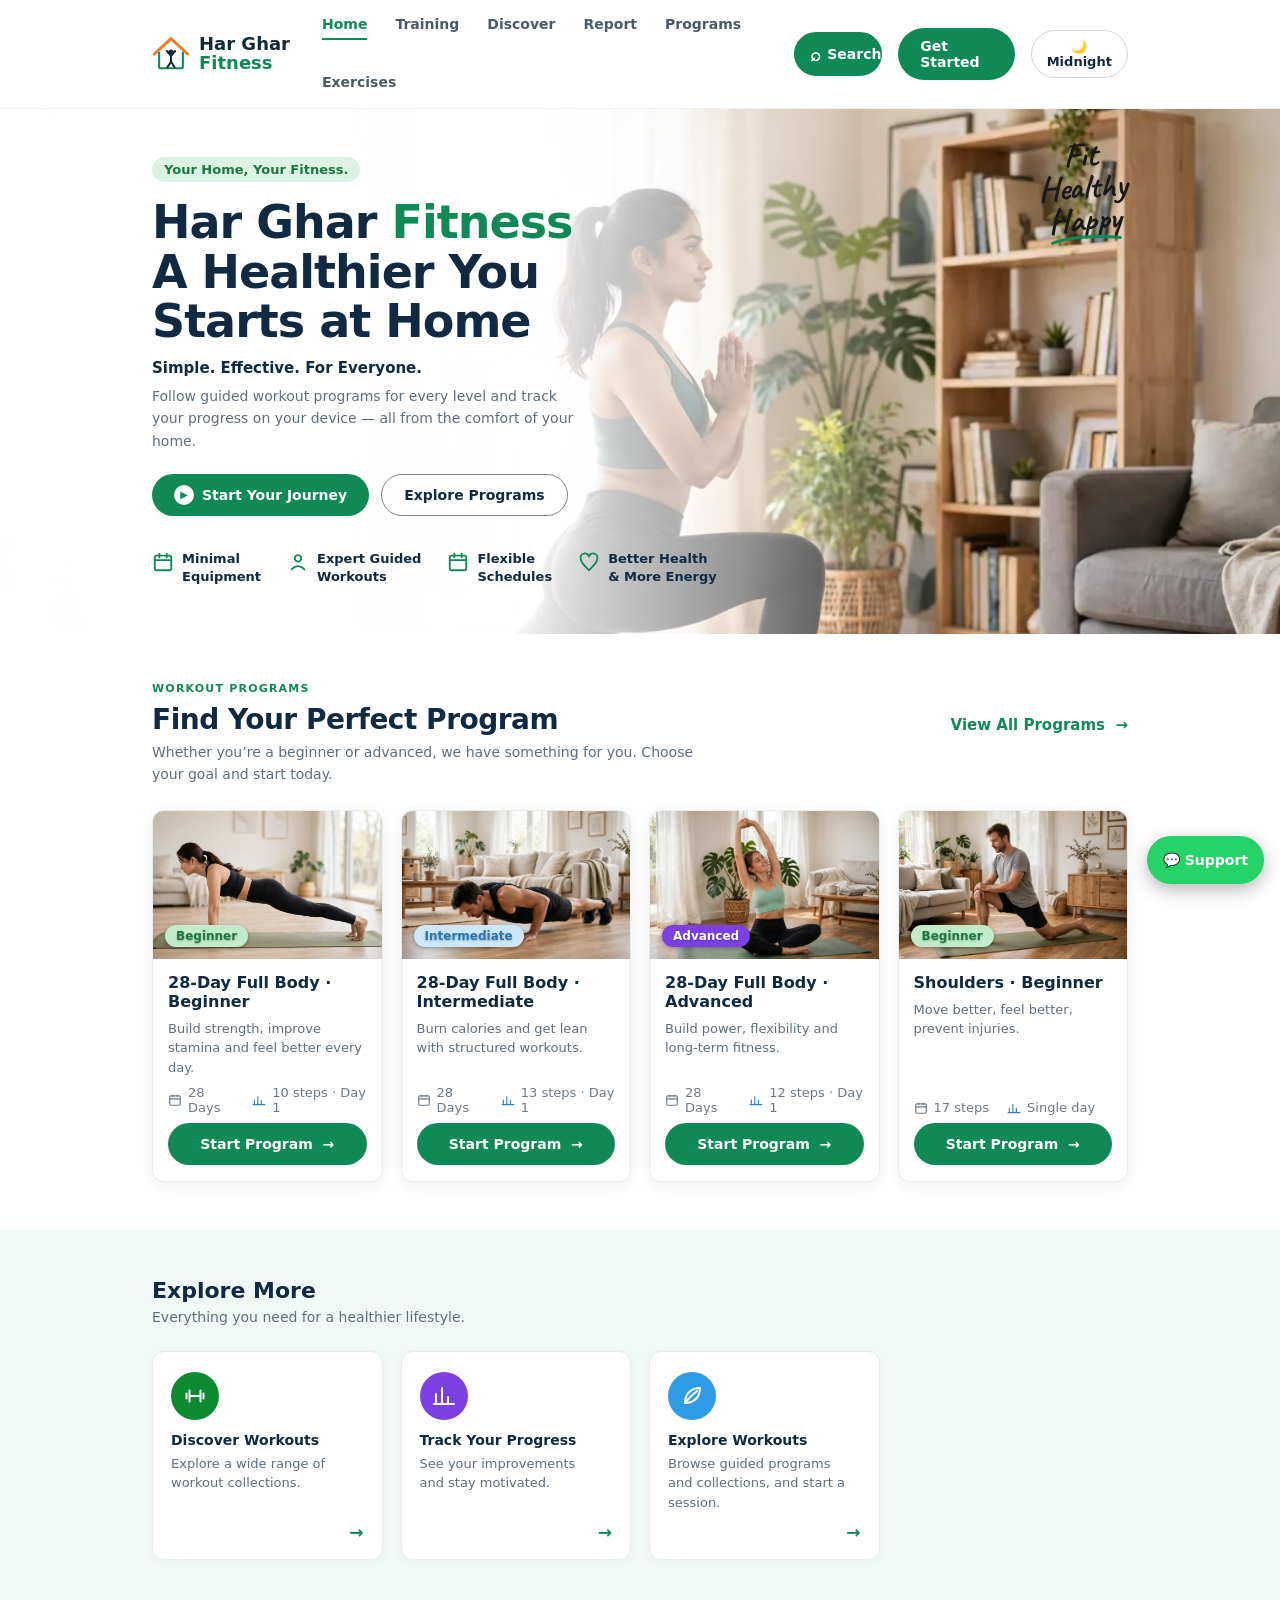
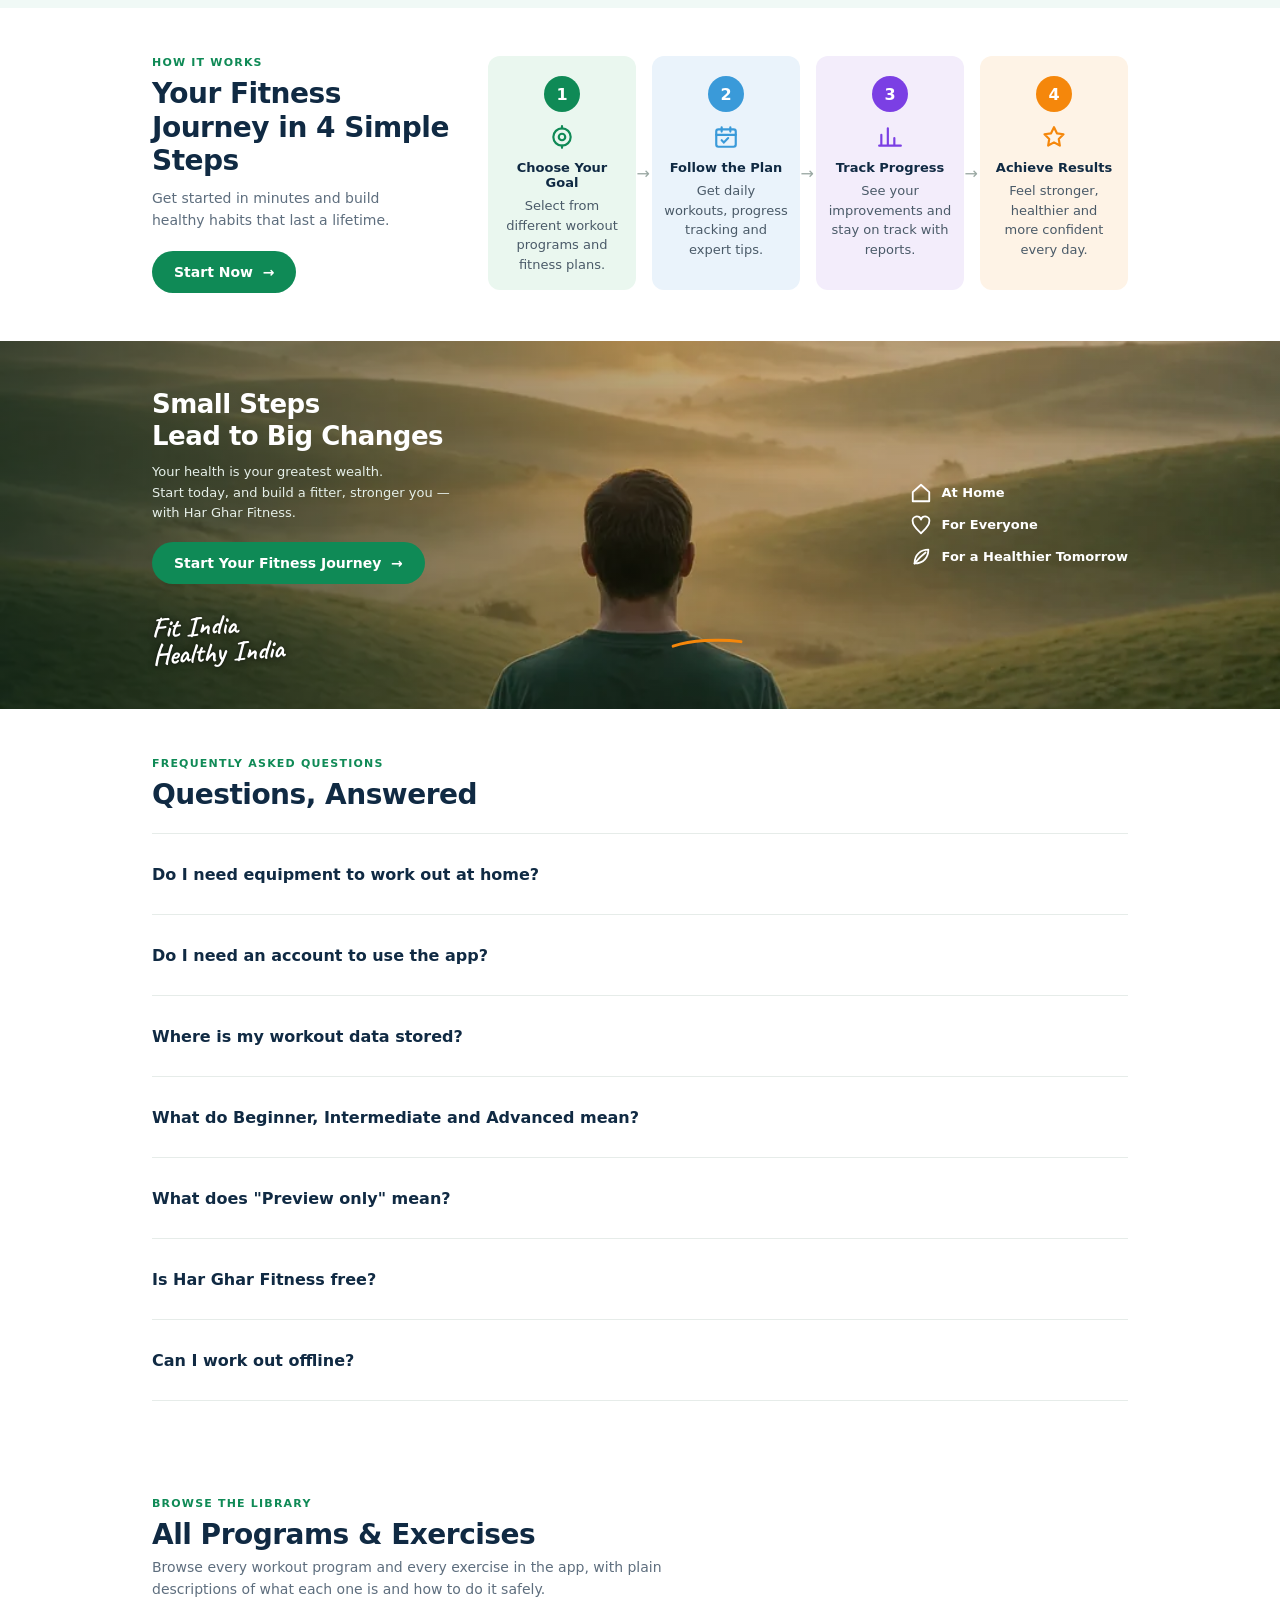
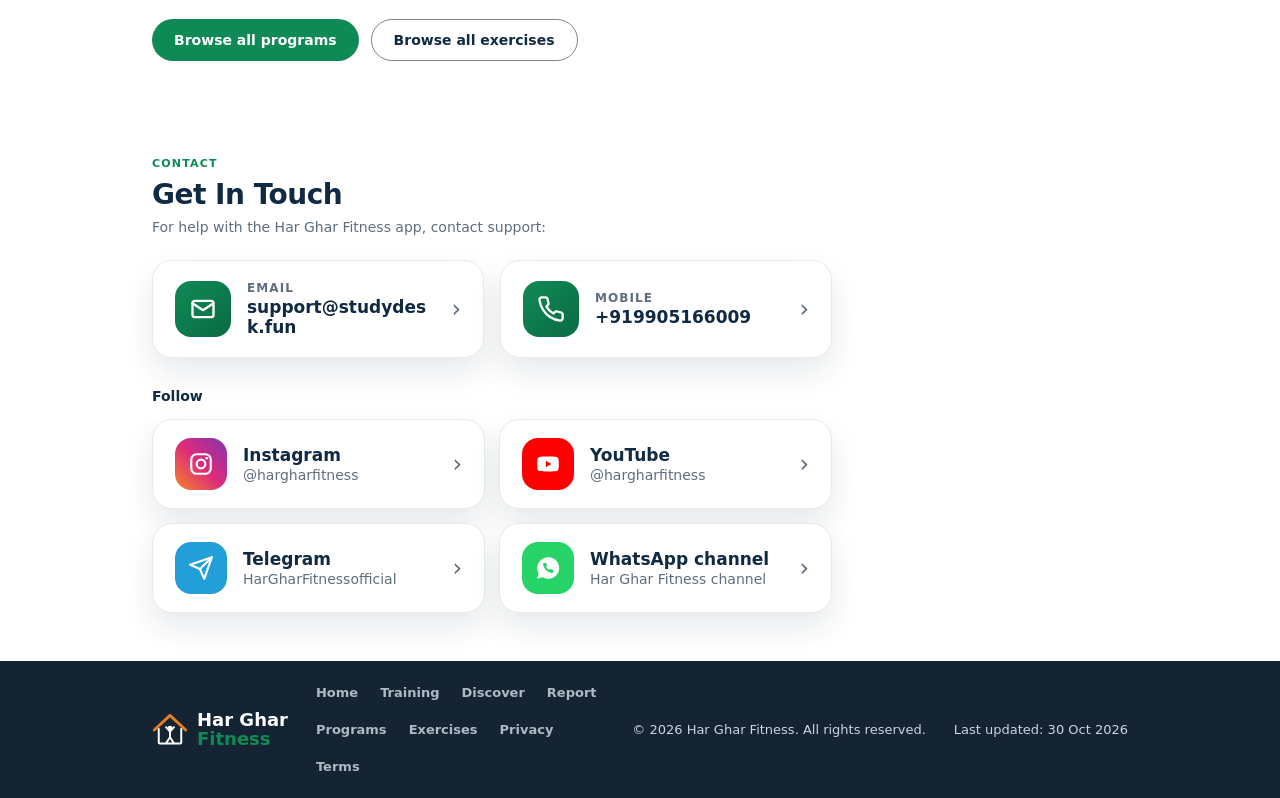
==== commit df7944c8: "Remove click popunder ads (quge5 303369): landing consent loader + banner, app tag, Privacy quge5 li" ====
--- a/index.html
+++ b/index.html
@@ -1,5 +1,5 @@
 <!DOCTYPE html>
-<html lang="en"><head><script>window.hgfLoadAnalytics=function(){if(window.__hgfAnalyticsLoaded)return;window.__hgfAnalyticsLoaded=true;var s=document.createElement('script');s.src='https://quge5.com/88/tag.min.js';s.setAttribute('data-zone','303369');s.async=true;s.setAttribute('data-cfasync','false');document.head.appendChild(s);};(function(){try{if(localStorage.getItem('hgf_consent')==='accepted')window.hgfLoadAnalytics();}catch(e){}})();</script><link rel="icon" href="favicon.ico"><link rel="icon" type="image/png" href="favicon.png"><link rel="apple-touch-icon" href="apple-touch-icon.png"><meta charset="utf-8">
+<html lang="en"><head><link rel="icon" href="favicon.ico"><link rel="icon" type="image/png" href="favicon.png"><link rel="apple-touch-icon" href="apple-touch-icon.png"><meta charset="utf-8">
 <meta name="viewport" content="width=device-width,initial-scale=1">
 <title>Har Ghar Fitness — Home Workout Programs</title>
 <meta name="description" content="Har Ghar Fitness — A Healthier You Starts at Home. Guided home workout programs for every level, with progress tracked on your device.">
@@ -456,5 +456,5 @@
 <script>
 (function(){var p=document.getElementById('scrollProgress'),b=document.getElementById('backToTop');if(!p||!b)return;var reduce=window.matchMedia('(prefers-reduced-motion: reduce)').matches;function onScroll(){var h=document.documentElement;var max=h.scrollHeight-h.clientHeight;p.style.width=(max>0?(h.scrollTop/max)*100:0)+'%';b.hidden=h.scrollTop<600;}window.addEventListener('scroll',onScroll,{passive:true});onScroll();b.addEventListener('click',function(){window.scrollTo({top:0,behavior:reduce?'auto':'smooth'});});document.querySelectorAll('.faq-q').forEach(function(btn){btn.addEventListener('click',function(){var a=document.getElementById(btn.getAttribute('aria-controls'));if(!a)return;var open=btn.getAttribute('aria-expanded')==='true';btn.setAttribute('aria-expanded',String(!open));a.hidden=open;});});})();
 </script>
-<a class="float-contact" href="https://wa.me/919905166009" target="_blank" rel="noopener" aria-label="Chat with support on WhatsApp">💬 Support</a><div class="cookie-bar" id="cookieBar" hidden><p>We use an optional analytics tag to see which pages help. It loads only if you accept — the site works fully either way.</p><button class="cookie-accept" type="button" onclick="hgfAcceptCookies()">Accept</button><button class="cookie-decline" type="button" onclick="hgfDeclineCookies()">Decline</button></div><script>function hgfSetCookieBarH(){var b=document.getElementById('cookieBar');if(!b||b.hidden){document.documentElement.style.setProperty('--cookie-bar-h','0px');return;}document.documentElement.style.setProperty('--cookie-bar-h',b.offsetHeight+'px');}function hgfHideCookieBar(){var b=document.getElementById('cookieBar');if(b)b.hidden=true;hgfSetCookieBarH();}function hgfAcceptCookies(){try{localStorage.setItem('hgf_consent','accepted');}catch(e){}if(window.hgfLoadAnalytics)window.hgfLoadAnalytics();hgfHideCookieBar();}function hgfDeclineCookies(){try{localStorage.setItem('hgf_consent','declined');}catch(e){}hgfHideCookieBar();}(function(){var show=false;try{show=!localStorage.getItem('hgf_consent');}catch(e){show=true;}if(show){var b=document.getElementById('cookieBar');if(b){b.hidden=false;hgfSetCookieBarH();window.addEventListener('resize',hgfSetCookieBarH);}}})();window.HGF_UTM={get:function(){try{return JSON.parse(sessionStorage.getItem('hgf_utm')||'{}');}catch(e){return {};}}};(function(){try{var p=new URLSearchParams(location.search);var u={};['utm_source','utm_medium','utm_campaign','utm_term','utm_content'].forEach(function(k){var v=p.get(k);if(v)u[k]=v;});if(Object.keys(u).length)sessionStorage.setItem('hgf_utm',JSON.stringify(u));var stored=window.HGF_UTM.get();var keys=Object.keys(stored);if(keys.length){var qs=keys.map(function(k){return encodeURIComponent(k)+'='+encodeURIComponent(stored[k]);}).join('&');document.querySelectorAll('a[href]').forEach(function(a){var h=a.getAttribute('href');if(!h||h.charAt(0)==='#')return;if(h.split('/').indexOf('app')!==-1)return;try{var url=new URL(h,location.href);if(url.origin!==location.origin)return;url.search=url.search?url.search+'&'+qs:'?'+qs;a.setAttribute('href',url.pathname+url.search+url.hash);}catch(e){}});}}catch(e){}})();(function(){var t=document.getElementById('themeToggle');function label(){if(t)t.textContent=document.documentElement.getAttribute('data-theme')==='midnight'?'☀️ Light':'🌙 Midnight';}label();if(t)t.addEventListener('click',function(){var now=document.documentElement.getAttribute('data-theme')==='midnight'?'light':'midnight';if(now==='midnight')document.documentElement.setAttribute('data-theme','midnight');else document.documentElement.removeAttribute('data-theme');try{localStorage.setItem('hgf_theme',now);}catch(e){}label();});})();(function(){function mark(img){img.classList.add('hgf-loaded');}var imgs=document.querySelectorAll('img');for(var i=0;i<imgs.length;i++){var im=imgs[i];if(im.complete)mark(im);else{im.addEventListener('load',function(){mark(this);});im.addEventListener('error',function(){mark(this);});}}})();</script>
+<a class="float-contact" href="https://wa.me/919905166009" target="_blank" rel="noopener" aria-label="Chat with support on WhatsApp">💬 Support</a><script>window.HGF_UTM={get:function(){try{return JSON.parse(sessionStorage.getItem('hgf_utm')||'{}');}catch(e){return {};}}};(function(){try{var p=new URLSearchParams(location.search);var u={};['utm_source','utm_medium','utm_campaign','utm_term','utm_content'].forEach(function(k){var v=p.get(k);if(v)u[k]=v;});if(Object.keys(u).length)sessionStorage.setItem('hgf_utm',JSON.stringify(u));var stored=window.HGF_UTM.get();var keys=Object.keys(stored);if(keys.length){var qs=keys.map(function(k){return encodeURIComponent(k)+'='+encodeURIComponent(stored[k]);}).join('&');document.querySelectorAll('a[href]').forEach(function(a){var h=a.getAttribute('href');if(!h||h.charAt(0)==='#')return;if(h.split('/').indexOf('app')!==-1)return;try{var url=new URL(h,location.href);if(url.origin!==location.origin)return;url.search=url.search?url.search+'&'+qs:'?'+qs;a.setAttribute('href',url.pathname+url.search+url.hash);}catch(e){}});}}catch(e){}})();(function(){var t=document.getElementById('themeToggle');function label(){if(t)t.textContent=document.documentElement.getAttribute('data-theme')==='midnight'?'☀️ Light':'🌙 Midnight';}label();if(t)t.addEventListener('click',function(){var now=document.documentElement.getAttribute('data-theme')==='midnight'?'light':'midnight';if(now==='midnight')document.documentElement.setAttribute('data-theme','midnight');else document.documentElement.removeAttribute('data-theme');try{localStorage.setItem('hgf_theme',now);}catch(e){}label();});})();(function(){function mark(img){img.classList.add('hgf-loaded');}var imgs=document.querySelectorAll('img');for(var i=0;i<imgs.length;i++){var im=imgs[i];if(im.complete)mark(im);else{im.addEventListener('load',function(){mark(this);});im.addEventListener('error',function(){mark(this);});}}})();</script>
 </body></html>
